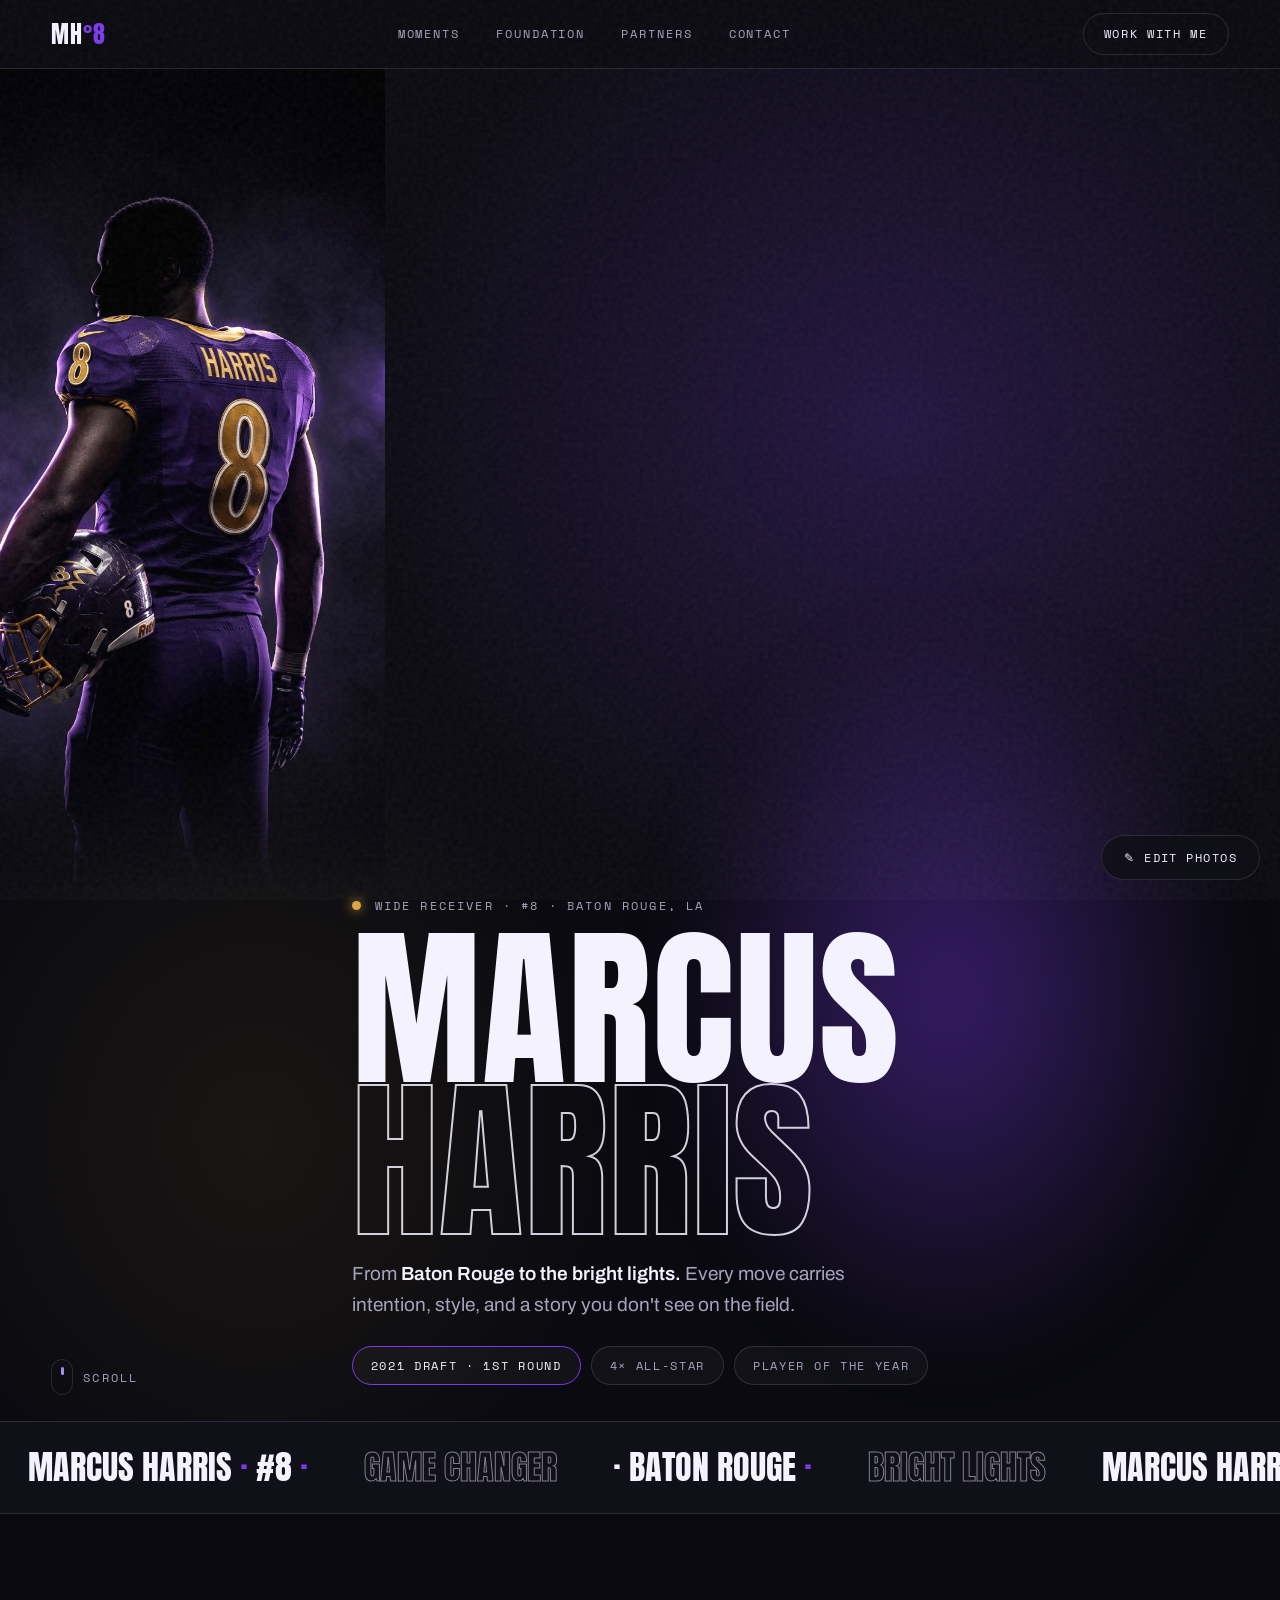
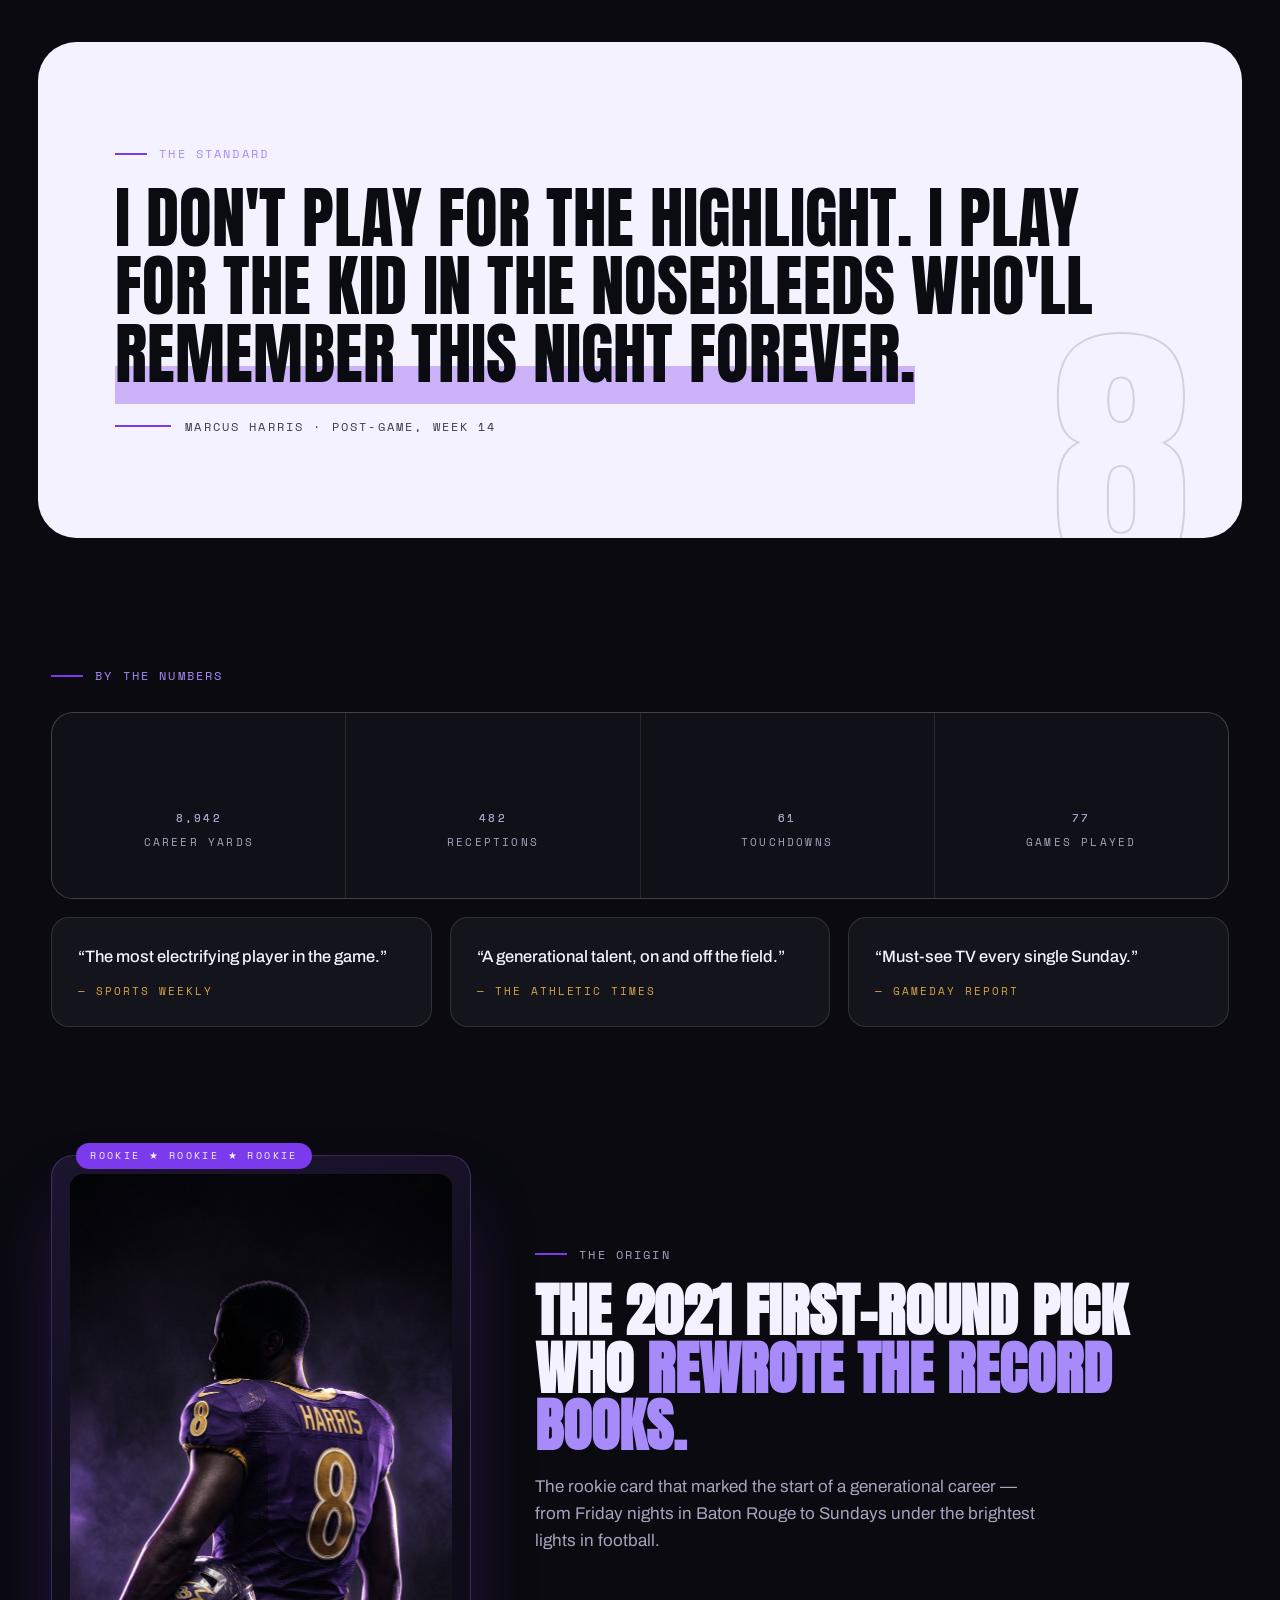
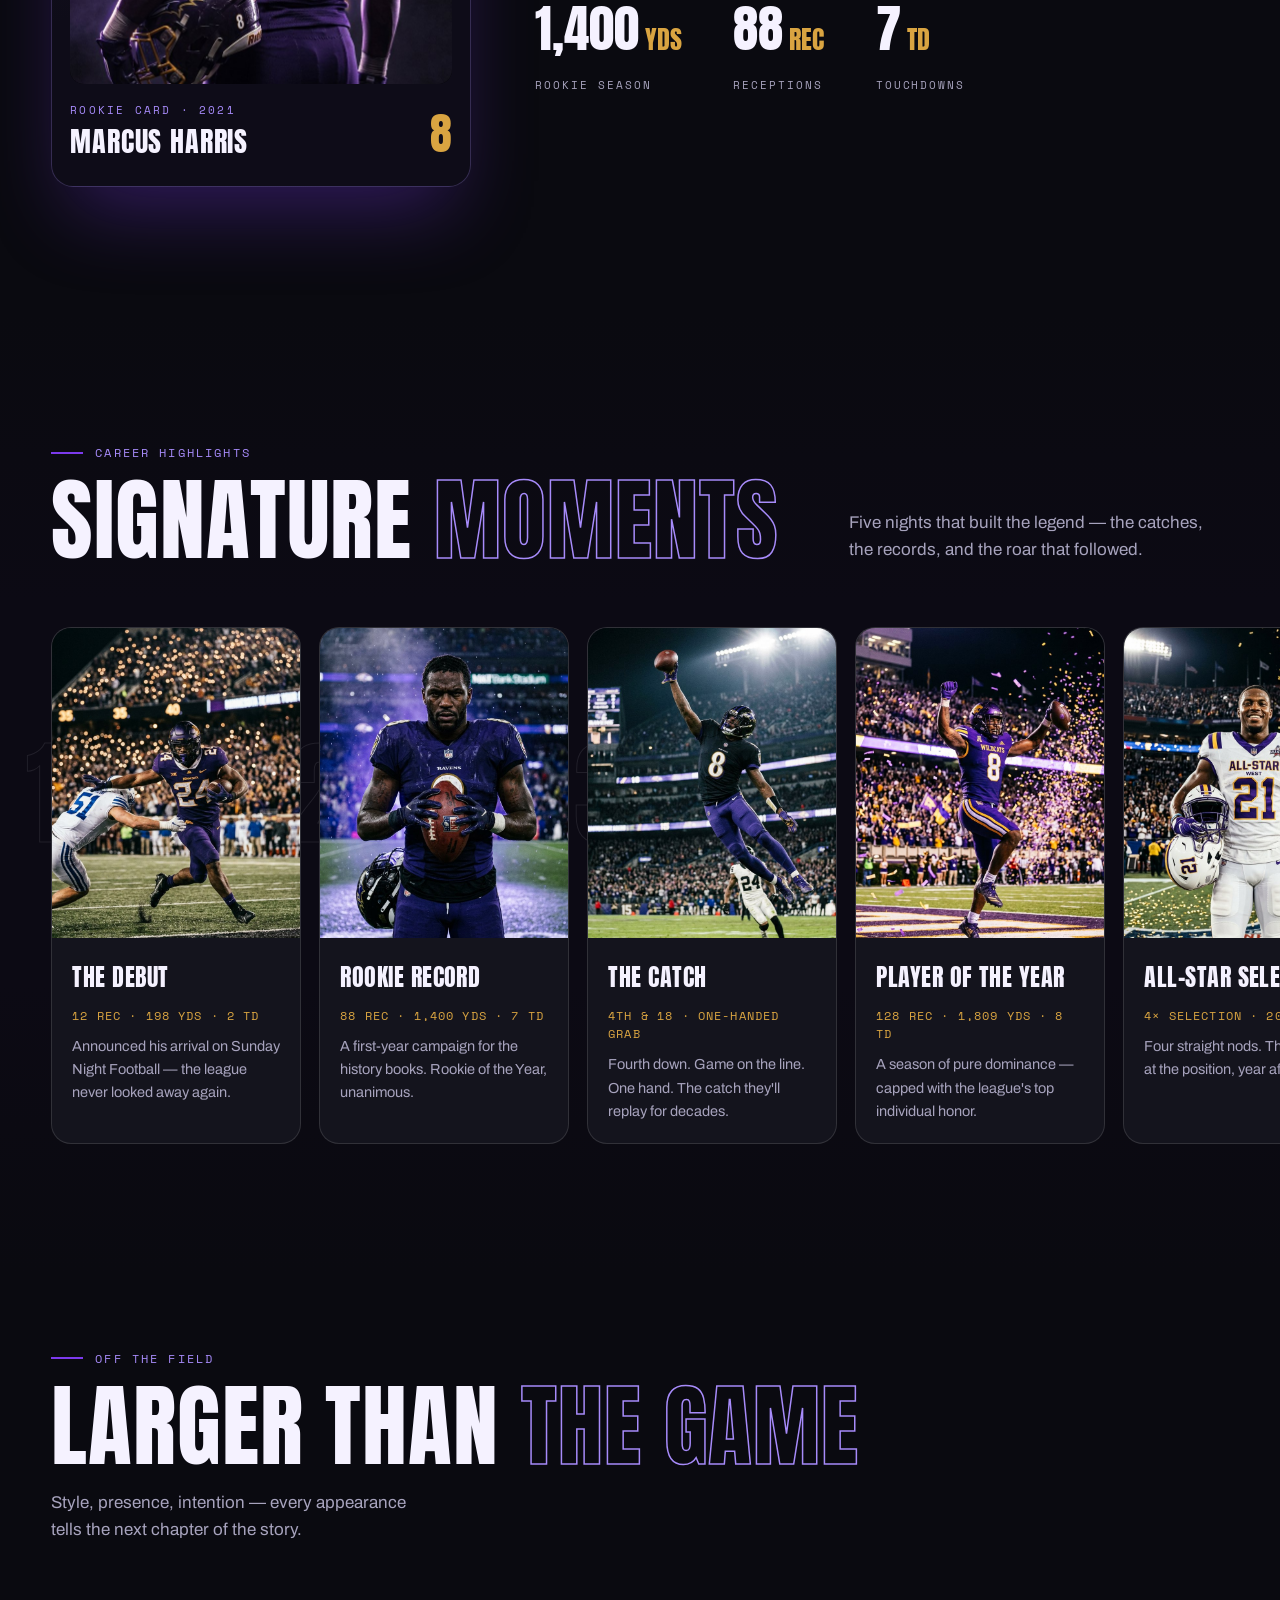
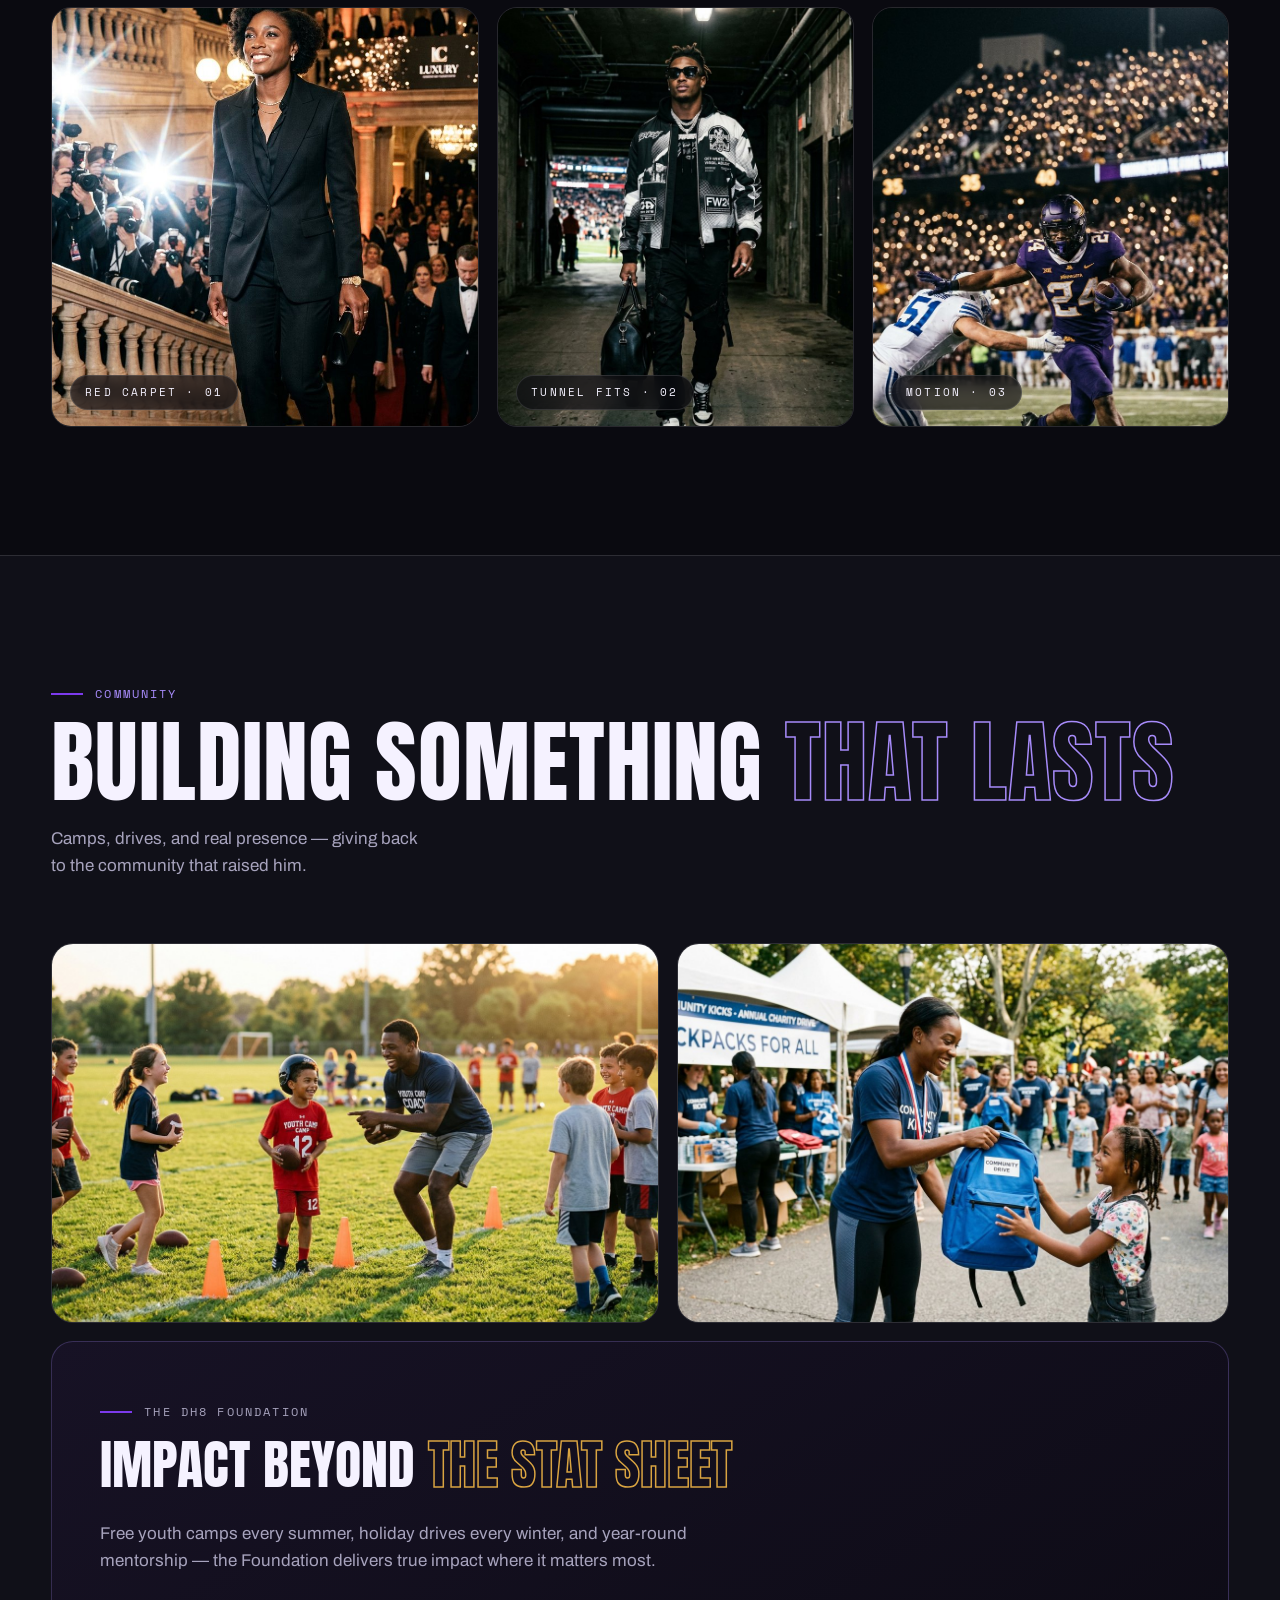
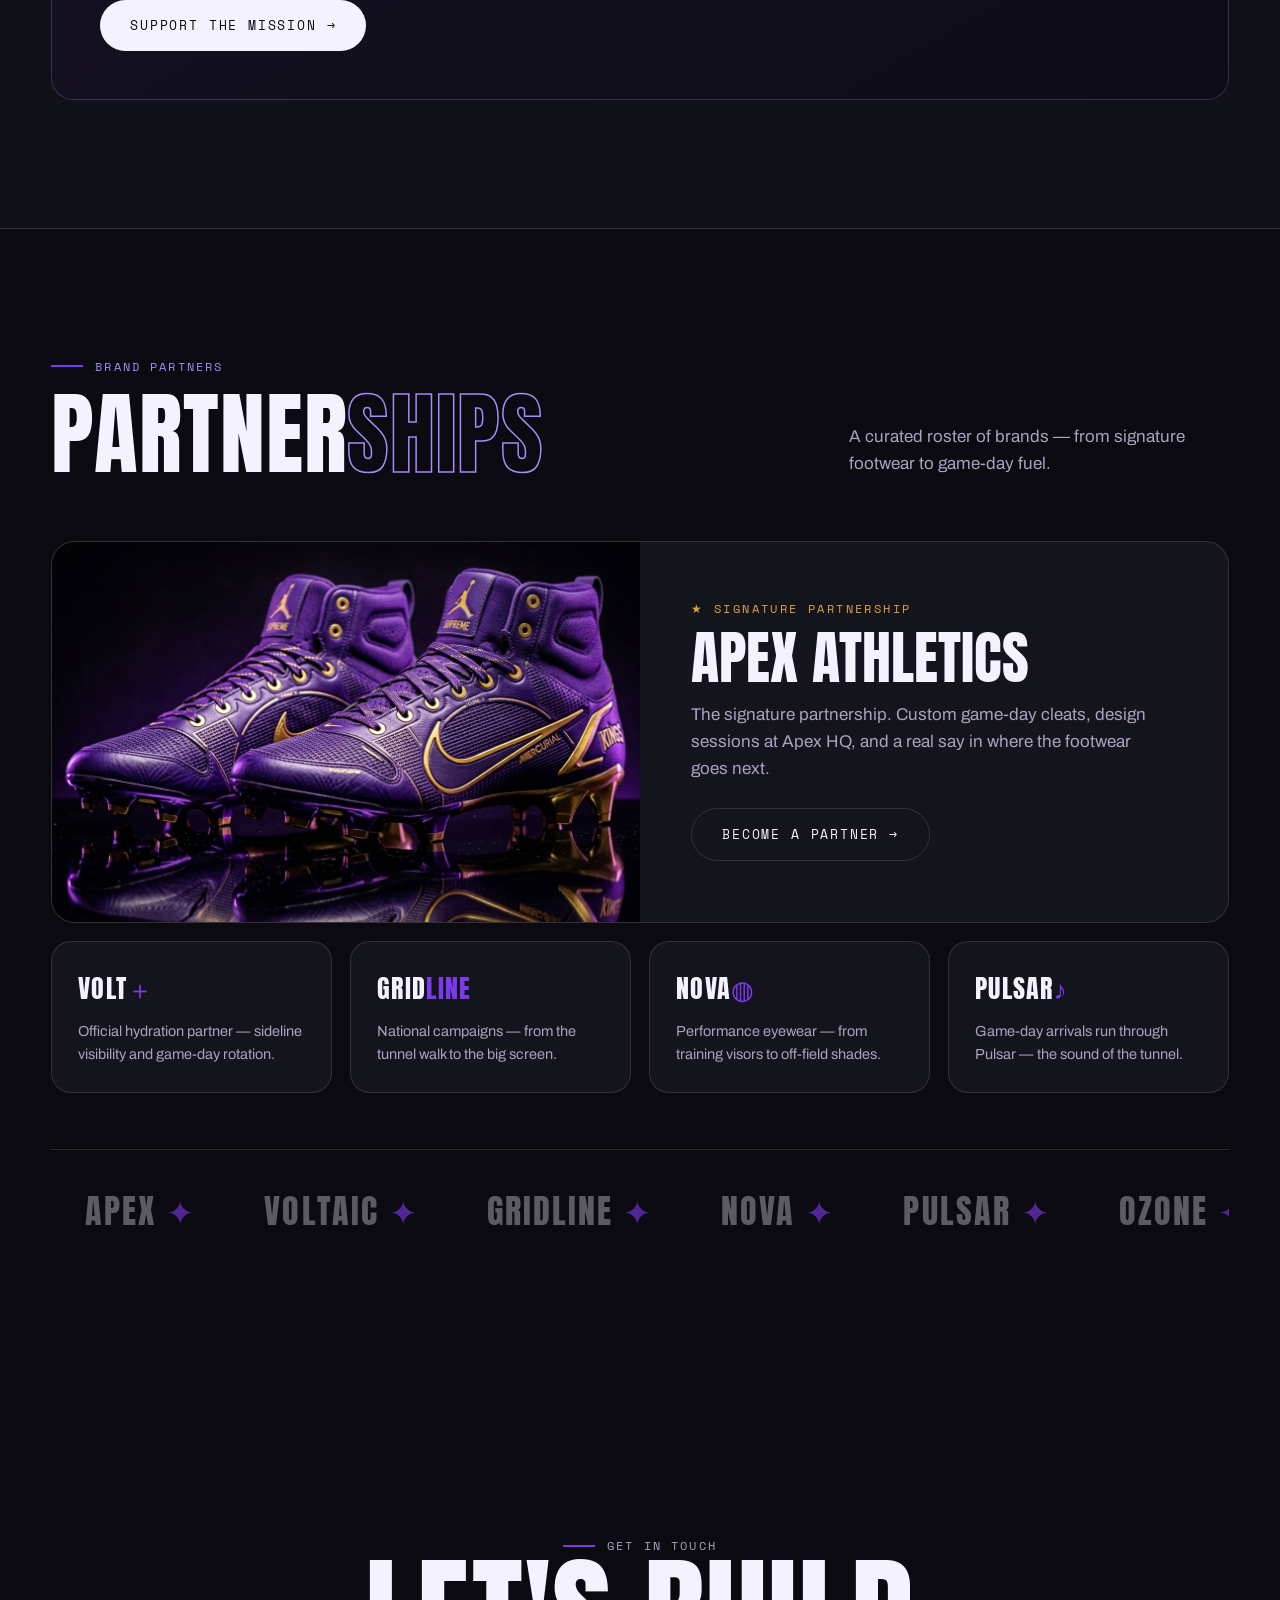
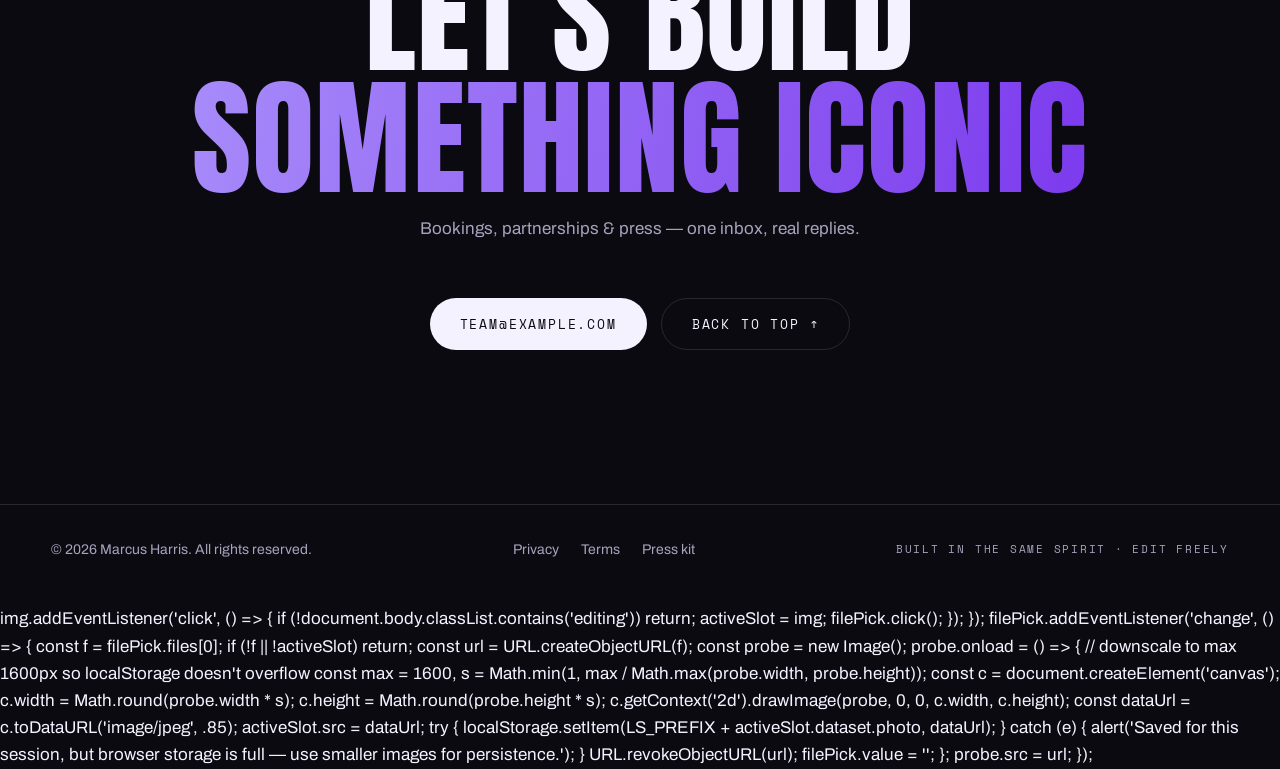
==== jjettas-style-site/index.html @ d2a4bedd "Add MH8 jjettas-style multi-page athlete site (6 pages, 13 photos, edit mode) Co-authored-by: arena-" ====
<!DOCTYPE html>
<html lang="en">
<head>
<meta charset="UTF-8">
<meta name="viewport" content="width=device-width, initial-scale=1.0">
<title>Marcus Harris — Official Site</title>
<meta name="description" content="From Baton Rouge to the bright lights. The official site of Marcus Harris.">
<!--
═══════════════════════════════════════════════════════════════════
  HOW TO EDIT THIS SITE (30 seconds)
  ─────────────────────────────────────────────────────────────────
  1. CHANGE THE NAME / WORDS → open this file, find  SITE_CONFIG
     near the top of the script block/* MH8 shared behavior — edit-photos, reveals, counters, loader */
at the bottom. Edit the text
     there. Done.

  2. SWAP A PHOTO (permanent) → replace any file in  assets/
     keeping the SAME filename. Done.

  3. SWAP A PHOTO (in the browser) → click  "Edit photos"
     bottom-right, click any photo, pick a new one. It persists
     via localStorage. "Reset" restores the originals.

  Full guide: EDIT-GUIDE.md
═══════════════════════════════════════════════════════════════════
-->
<link rel="preconnect" href="https://fonts.googleapis.com">
<link rel="preconnect" href="https://fonts.gstatic.com" crossorigin>
<link href="https://fonts.googleapis.com/css2?family=Anton&family=Archivo:ital,wght@0,400;0,500;0,600;0,700;1,400&family=Space+Mono:wght@400;700&display=swap" rel="stylesheet">
<link rel="stylesheet" href="assets/css/style.css">
</head>
<body data-page="home">

<div id="loader" aria-hidden="true">
  <div class="num" id="loadNum">0%</div>
  <div class="bar"><i id="loadBar"></i></div>
  <div class="mono" style="color:var(--muted)">Loading experience</div>
</div>

<header>
  <div class="wrap nav">
    <a class="logo" href="#top" data-bind="logo">MH<b>°8</b></a>
    <nav class="nav-links">
      <a href="#moments">Moments</a>
      <a href="#foundation">Foundation</a>
      <a href="#partners">Partners</a>
      <a href="#contact">Contact</a>
    </nav>
    <a class="nav-cta" href="#contact" data-bind="navCta">Work with me</a>
  </div>
</header>

<main id="top">

  <!-- HERO -->
  <div class="hero">
    <div class="hero-glow"></div>
    <div class="hero-portrait ph">
      <span class="slot-tag">hero</span>
      <img data-photo="hero" src="assets/hero-portrait.jpg" alt="Marcus Harris portrait">
    </div>
    <div class="wrap hero-copy">
      <div class="hero-eyebrow mono"><span class="dot"></span><span data-bind="eyebrow">Wide Receiver · #8 · Baton Rouge, LA</span></div>
      <h1 class="hero-title" data-bind="heroTitle">MARCUS<br><span class="stroke">HARRIS</span></h1>
      <p class="hero-sub" data-bind="tagline">From <strong>Baton Rouge to the bright lights.</strong> Every move carries intention, style, and a story you don't see on the field.</p>
      <div class="hero-meta">
        <span class="chip hot" data-bind="chip1">2021 Draft · 1st Round</span>
        <span class="chip" data-bind="chip2">4× All-Star</span>
        <span class="chip" data-bind="chip3">Player of the Year</span>
      </div>
    </div>
    <div class="scroll-hint mono"><span class="wheel"></span> Scroll</div>
  </div>

  <!-- MARQUEE -->
  <div class="marquee" aria-hidden="true">
    <div class="marquee-track" id="marqueeTrack">
      <span class="solid">Marcus Harris <i>·</i> #8 <i>·</i></span><span>Game Changer</span><span class="solid">· Baton Rouge <i>·</i></span><span>Bright Lights</span>
      <span class="solid">Marcus Harris <i>·</i> #8 <i>·</i></span><span>Game Changer</span><span class="solid">· Baton Rouge <i>·</i></span><span>Bright Lights</span>
    </div>
  </div>

  <!-- STATEMENT -->
  <section>
    <div class="statement reveal">
      <div class="big-num" data-bind="bigNum">8</div>
      <p class="mono kicker" style="margin-bottom:22px">The standard</p>
      <blockquote data-bind="statement">I don't play for the highlight. I play for the kid in the nosebleeds who'll <span class="u">remember this night forever.</span></blockquote>
      <div class="attr mono"><span class="rule"></span><span data-bind="statementAttr">Marcus Harris · Post-game, Week 14</span></div>
    </div>
  </section>

  <!-- CAREER STATS -->
  <section class="stats-band">
    <div class="wrap">
      <p class="mono kicker reveal">By the numbers</p>
      <div class="stats-grid">
        <div class="cstat reveal"><b><span class="count" data-count="8942">0</span></b><span>Career yards</span></div>
        <div class="cstat reveal"><b><span class="count" data-count="482">0</span></b><span>Receptions</span></div>
        <div class="cstat reveal"><b><span class="count" data-count="61">0</span></b><span>Touchdowns</span></div>
        <div class="cstat reveal"><b><span class="count" data-count="77">0</span></b><span>Games played</span></div>
      </div>
      <div class="press">
        <div class="quote reveal">“The most electrifying player in the game.”<cite>— Sports Weekly</cite></div>
        <div class="quote reveal">“A generational talent, on and off the field.”<cite>— The Athletic Times</cite></div>
        <div class="quote reveal">“Must-see TV every single Sunday.”<cite>— GameDay Report</cite></div>
      </div>
    </div>
  </section>

  <!-- ROOKIE CARD -->
  <section style="padding-top:0">
    <div class="wrap card-duo">
      <div class="trading-card reveal">
        <div class="tc-img ph">
          <span class="slot-tag">rookie</span>
          <img data-photo="rookie" src="assets/hero-portrait.jpg" alt="Rookie card portrait" style="object-position:top center">
        </div>
        <div class="tc-row">
          <div>
            <div class="tc-tag">Rookie card · 2021</div>
            <div class="tc-name" data-bind="cardName">MARCUS HARRIS</div>
          </div>
          <div class="tc-num" data-bind="cardNum">8</div>
        </div>
      </div>
      <div class="card-copy reveal">
        <p class="mono kicker">The origin</p>
        <h3 data-bind="originTitle">The 2021 first-round pick who <span>rewrote the record books.</span></h3>
        <p data-bind="originText">The rookie card that marked the start of a generational career — from Friday nights in Baton Rouge to Sundays under the brightest lights in football.</p>
        <div class="stat-row">
          <div class="stat"><b>1,400<small> YDS</small></b><span>Rookie season</span></div>
          <div class="stat"><b>88<small> REC</small></b><span>Receptions</span></div>
          <div class="stat"><b>7<small> TD</small></b><span>Touchdowns</span></div>
        </div>
      </div>
    </div>
  </section>

  <!-- SIGNATURE MOMENTS -->
  <section class="moments" id="moments">
    <div class="yard" aria-hidden="true"><span>10</span><span>20</span><span>30</span><span>40</span><span>50</span></div>
    <div class="wrap">
      <div class="sec-head reveal">
        <div>
          <p class="mono kicker">Career highlights</p>
          <h2 class="sec-title">Signature <em>Moments</em></h2>
        </div>
        <p class="sec-desc">Five nights that built the legend — the catches, the records, and the roar that followed.</p>
      </div>
      <div class="moment-track">
        <article class="moment reveal">
          <div class="m-img ph"><span class="slot-tag">moment-1</span><span class="m-idx">01</span><img data-photo="moment-1" src="assets/moment-run.jpg" alt="The Debut"></div>
          <div class="m-body"><h4>The Debut</h4><div class="m-stat">12 REC · 198 YDS · 2 TD</div><p>Announced his arrival on Sunday Night Football — the league never looked away again.</p></div>
        </article>
        <article class="moment reveal">
          <div class="m-img ph"><span class="slot-tag">moment-2</span><span class="m-idx">02</span><img data-photo="moment-2" src="assets/moment-record.jpg" alt="Rookie Record"></div>
          <div class="m-body"><h4>Rookie Record</h4><div class="m-stat">88 REC · 1,400 YDS · 7 TD</div><p>A first-year campaign for the history books. Rookie of the Year, unanimous.</p></div>
        </article>
        <article class="moment reveal">
          <div class="m-img ph"><span class="slot-tag">moment-3</span><span class="m-idx">03</span><img data-photo="moment-3" src="assets/moment-catch.jpg" alt="The Catch"></div>
          <div class="m-body"><h4>The Catch</h4><div class="m-stat">4TH &amp; 18 · ONE-HANDED GRAB</div><p>Fourth down. Game on the line. One hand. The catch they'll replay for decades.</p></div>
        </article>
        <article class="moment reveal">
          <div class="m-img ph"><span class="slot-tag">moment-4</span><span class="m-idx">04</span><img data-photo="moment-4" src="assets/moment-dance.jpg" alt="Player of the Year"></div>
          <div class="m-body"><h4>Player of the Year</h4><div class="m-stat">128 REC · 1,809 YDS · 8 TD</div><p>A season of pure dominance — capped with the league's top individual honor.</p></div>
        </article>
        <article class="moment reveal">
          <div class="m-img ph"><span class="slot-tag">moment-5</span><span class="m-idx">05</span><img data-photo="moment-5" src="assets/moment-probowl.jpg" alt="All-Star Selection"></div>
          <div class="m-body"><h4>All-Star Selection</h4><div class="m-stat">4× SELECTION · 2021–2025</div><p>Four straight nods. The standard at the position, year after year.</p></div>
        </article>
      </div>
    </div>
  </section>

  <!-- GALLERY STRIP -->
  <section style="padding-top:clamp(40px,6vw,80px)">
    <div class="wrap">
      <div class="sec-head reveal">
        <div>
          <p class="mono kicker">Off the field</p>
          <h2 class="sec-title">Larger than <em>the game</em></h2>
        </div>
        <p class="sec-desc">Style, presence, intention — every appearance tells the next chapter of the story.</p>
      </div>
      <div class="strip">
        <figure class="reveal ph"><span class="slot-tag">style-1</span><img data-photo="style-1" src="assets/style-gala.jpg" alt="Red carpet editorial"><figcaption>Red carpet · 01</figcaption></figure>
        <figure class="reveal ph"><span class="slot-tag">style-2</span><img data-photo="style-2" src="assets/style-tunnel.jpg" alt="Tunnel fits"><figcaption>Tunnel fits · 02</figcaption></figure>
        <figure class="reveal ph"><span class="slot-tag">style-3</span><img data-photo="style-3" src="assets/moment-run.jpg" alt="In motion" style="object-position:center 20%"><figcaption>Motion · 03</figcaption></figure>
      </div>
    </div>
  </section>

  <!-- FOUNDATION -->
  <section class="foundation" id="foundation">
    <div class="wrap">
      <div class="sec-head reveal">
        <div>
          <p class="mono kicker">Community</p>
          <h2 class="sec-title">Building something <em>that lasts</em></h2>
        </div>
        <p class="sec-desc">Camps, drives, and real presence — giving back to the community that raised him.</p>
      </div>
      <div class="f-grid">
        <div class="f-photo reveal ph"><span class="slot-tag">camp</span><img data-photo="camp" src="assets/camp-kids.jpg" alt="Youth camp"></div>
        <div class="f-photo reveal ph"><span class="slot-tag">drive</span><img data-photo="drive" src="assets/backpack-drive.jpg" alt="Backpack drive"></div>
        <div class="f-card reveal">
          <p class="mono kicker">The DH8 Foundation</p>
          <h3>Impact beyond <span>the stat sheet</span></h3>
          <p>Free youth camps every summer, holiday drives every winter, and year-round mentorship — the Foundation delivers true impact where it matters most.</p>
          <a class="btn" href="foundation.html#get-involved">Support the mission →</a>
        </div>
      </div>
    </div>
  </section>

  <!-- PARTNERSHIPS -->
  <section id="partners">
    <div class="wrap">
      <div class="sec-head reveal">
        <div>
          <p class="mono kicker">Brand partners</p>
          <h2 class="sec-title">Partner<em>ships</em></h2>
        </div>
        <p class="sec-desc">A curated roster of brands — from signature footwear to game-day fuel.</p>
      </div>
      <div class="p-feature reveal">
        <div class="pf-img ph"><span class="slot-tag">partner-hero</span><img data-photo="partner-hero" src="assets/cleats-feature.jpg" alt="Signature cleats"></div>
        <div class="pf-body">
          <h3><small>★ Signature partnership</small>Apex Athletics</h3>
          <p>The signature partnership. Custom game-day cleats, design sessions at Apex HQ, and a real say in where the footwear goes next.</p>
          <a class="btn ghost" href="partnerships.html#become">Become a partner →</a>
        </div>
      </div>
      <div class="p-grid">
        <div class="p-card reveal"><div class="p-logo">VOLT<i>＋</i></div><p>Official hydration partner — sideline visibility and game-day rotation.</p></div>
        <div class="p-card reveal"><div class="p-logo">GRID<i>LINE</i></div><p>National campaigns — from the tunnel walk to the big screen.</p></div>
        <div class="p-card reveal"><div class="p-logo">NOVA<i>◍</i></div><p>Performance eyewear — from training visors to off-field shades.</p></div>
        <div class="p-card reveal"><div class="p-logo">PULSAR<i>♪</i></div><p>Game-day arrivals run through Pulsar — the sound of the tunnel.</p></div>
      </div>
      <div class="logo-marquee" aria-hidden="true">
        <div class="track">
          <span>APEX <i>✦</i></span><span>VOLTAIC <i>✦</i></span><span>GRIDLINE <i>✦</i></span><span>NOVA <i>✦</i></span><span>PULSAR <i>✦</i></span><span>OZONE <i>✦</i></span>
          <span>APEX <i>✦</i></span><span>VOLTAIC <i>✦</i></span><span>GRIDLINE <i>✦</i></span><span>NOVA <i>✦</i></span><span>PULSAR <i>✦</i></span><span>OZONE <i>✦</i></span>
        </div>
      </div>
    </div>
  </section>

  <!-- CTA -->
  <div class="cta wrap reveal" id="contact">
    <p class="mono kicker" style="justify-content:center">Get in touch</p>
    <h2>LET'S BUILD<br><span>SOMETHING ICONIC</span></h2>
    <p>Bookings, partnerships &amp; press — one inbox, real replies.</p>
    <div class="row">
      <a class="btn" href="mailto:team@example.com" data-bind="emailBtn">team@example.com</a>
      <a class="btn ghost" href="#top">Back to top ↑</a>
    </div>
  </div>

</main>

<footer>
  <div class="wrap foot">
    <span data-bind="footer">© 2026 Marcus Harris. All rights reserved.</span>
    <div class="links"><a href="privacy.html">Privacy</a><a href="terms.html">Terms</a><a href="partnerships.html">Press kit</a></div>
    <span class="made">Built in the same spirit · Edit freely</span>
  </div>
</footer>

<!-- Edit-photos UI -->
<div id="editbar">
  <button id="editReset" class="hidden" title="Restore original photos">Reset</button>
  <button id="editToggle" title="Click any photo to replace it">✎ Edit photos</button>
</div>
<div id="editHint">EDIT MODE — click any photo to replace it · changes auto-save in this browser</div>
<input type="file" id="filePick" accept="image/*" style="display:none">

<script src="assets/js/app.js"></script>
</body>
</html>
 img.addEventListener('click', () => {
    if (!document.body.classList.contains('editing')) return;
    activeSlot = img;
    filePick.click();
  });
});
filePick.addEventListener('change', () => {
  const f = filePick.files[0];
  if (!f || !activeSlot) return;
  const url = URL.createObjectURL(f);
  const probe = new Image();
  probe.onload = () => {
    // downscale to max 1600px so localStorage doesn't overflow
    const max = 1600, s = Math.min(1, max / Math.max(probe.width, probe.height));
    const c = document.createElement('canvas');
    c.width = Math.round(probe.width * s); c.height = Math.round(probe.height * s);
    c.getContext('2d').drawImage(probe, 0, 0, c.width, c.height);
    const dataUrl = c.toDataURL('image/jpeg', .85);
    activeSlot.src = dataUrl;
    try { localStorage.setItem(LS_PREFIX + activeSlot.dataset.photo, dataUrl); }
    catch (e) { alert('Saved for this session, but browser storage is full — use smaller images for persistence.'); }
    URL.revokeObjectURL(url);
    filePick.value = '';
  };
  probe.src = url;
});
</script>
</body>
</html>
---- jjettas-style-site/assets/css/style.css ----
/* MH8 shared design system — extracted from index.html v2 */
/* ── Tokens ─────────────────────────────────────────────── */
  :root{
    --bg:#0a0a10;
    --bg-2:#101018;
    --ink:#f5f2ff;
    --muted:#a7a3bd;
    --purple:#7c3aed;
    --violet:#a78bfa;
    --gold:#d9a441;
    --line:rgba(255,255,255,.12);
    --card:#14141d;
    --font-display:'Anton',Impact,sans-serif;
    --font-body:'Archivo',Helvetica,sans-serif;
    --font-mono:'Space Mono',monospace;
    --ease:cubic-bezier(.22,1,.36,1);
  }
  *{margin:0;padding:0;box-sizing:border-box}
  html{scroll-behavior:smooth}
  body{
    background:var(--bg);color:var(--ink);
    font-family:var(--font-body);font-size:17px;line-height:1.6;
    overflow-x:hidden;-webkit-font-smoothing:antialiased;
  }
  ::selection{background:var(--purple);color:#fff}
  img{display:block;max-width:100%}
  a{color:inherit;text-decoration:none}
  .wrap{max-width:1440px;margin:0 auto;padding:0 clamp(20px,4vw,64px)}
  .mono{font-family:var(--font-mono);font-size:12px;letter-spacing:.18em;text-transform:uppercase}
  .kicker{color:var(--violet);display:flex;align-items:center;gap:12px}
  .kicker::before{content:"";width:32px;height:2px;background:var(--purple)}
  h1,h2,.display{font-family:var(--font-display);font-weight:400;line-height:.95;letter-spacing:.01em;text-transform:uppercase;text-wrap:pretty}
  p{text-wrap:pretty}

  /* film grain */
  body::after{
    content:"";position:fixed;inset:0;pointer-events:none;z-index:2000;opacity:.06;
    background-image:url("data:image/svg+xml,%3Csvg viewBox='0 0 200 200' xmlns='http://www.w3.org/2000/svg'%3E%3Cfilter id='n'%3E%3CfeTurbulence type='fractalNoise' baseFrequency='0.9' numOctaves='2'/%3E%3C/filter%3E%3Crect width='100%25' height='100%25' filter='url(%23n)'/%3E%3C/svg%3E");
  }

  /* ── Loader ─────────────────────────────────────────────── */
  #loader{position:fixed;inset:0;background:var(--bg);z-index:3000;display:flex;align-items:center;justify-content:center;flex-direction:column;gap:16px;transition:opacity .6s var(--ease),visibility .6s}
  #loader.done{opacity:0;visibility:hidden}
  #loader .num{font-family:var(--font-display);font-size:clamp(60px,10vw,120px);color:var(--ink)}
  #loader .bar{width:min(320px,60vw);height:2px;background:var(--line);position:relative;overflow:hidden}
  #loader .bar i{position:absolute;inset:0;background:var(--purple);transform-origin:left;transform:scaleX(0)}

  /* ── Nav ────────────────────────────────────────────────── */
  header{position:fixed;top:0;left:0;right:0;z-index:1000;backdrop-filter:blur(14px);-webkit-backdrop-filter:blur(14px);background:rgba(10,10,16,.55);border-bottom:1px solid var(--line)}
  .nav{display:flex;align-items:center;justify-content:space-between;height:68px}
  .logo{font-family:var(--font-display);font-size:24px;letter-spacing:.04em}
  .logo b{color:var(--purple);font-weight:400}
  .nav-links{display:flex;gap:clamp(14px,3vw,36px)}
  .nav-links a{font-family:var(--font-mono);font-size:12px;letter-spacing:.16em;text-transform:uppercase;color:var(--muted);transition:color .25s;position:relative}
  .nav-links a:hover{color:var(--ink)}
  .nav-cta{font-family:var(--font-mono);font-size:12px;letter-spacing:.14em;text-transform:uppercase;border:1px solid var(--line);padding:10px 20px;border-radius:100px;transition:.3s var(--ease)}
  .nav-cta:hover{background:var(--purple);border-color:var(--purple)}
  @media(max-width:760px){.nav-links{display:none}}

  /* ── Hero ───────────────────────────────────────────────── */
  .hero{min-height:100svh;display:flex;flex-direction:column;justify-content:flex-end;position:relative;overflow:hidden;padding-top:68px;
    background:radial-gradient(60% 50% at 70% 30%,rgba(124,58,237,.22),transparent 70%),radial-gradient(40% 40% at 20% 80%,rgba(217,164,65,.08),transparent 70%),var(--bg)}
  .hero-portrait{position:absolute;right:clamp(0px,6vw,120px);bottom:0;height:min(92svh,900px);z-index:1;
    mask-image:linear-gradient(to bottom,#000 78%,transparent 99%);-webkit-mask-image:linear-gradient(to bottom,#000 78%,transparent 99%)}
  .hero-portrait img{height:100%;width:auto;object-fit:cover;filter:saturate(1.05) contrast(1.03)}
  .hero-glow{position:absolute;right:clamp(-40px,4vw,80px);bottom:6vh;width:min(44vw,560px);aspect-ratio:3/4;background:radial-gradient(closest-side,rgba(124,58,237,.4),transparent);filter:blur(40px);z-index:0;pointer-events:none}
  .hero-copy{position:relative;z-index:2;padding-bottom:clamp(24px,4vh,48px)}
  .hero-eyebrow{display:flex;align-items:center;gap:14px;margin-bottom:18px;color:var(--muted)}
  .hero-eyebrow .dot{width:9px;height:9px;border-radius:50%;background:var(--gold);box-shadow:0 0 12px var(--gold);animation:pulse 2s infinite}
  @keyframes pulse{50%{opacity:.35}}
  .hero-title{font-size:clamp(64px,13.5vw,220px);line-height:.88}
  .hero-title .stroke{color:transparent;-webkit-text-stroke:2px rgba(245,242,255,.85)}
  .hero-title .fill{background:linear-gradient(100deg,var(--violet),var(--purple) 60%,#5b21b6);-webkit-background-clip:text;background-clip:text;color:transparent}
  .hero-sub{max-width:560px;color:var(--muted);margin-top:22px;font-size:clamp(16px,1.6vw,19px)}
  .hero-sub strong{color:var(--ink);font-weight:600}
  .hero-meta{display:flex;flex-wrap:wrap;gap:10px;margin-top:26px}
  .chip{font-family:var(--font-mono);font-size:12px;letter-spacing:.14em;text-transform:uppercase;border:1px solid var(--line);border-radius:100px;padding:9px 18px;color:var(--muted);background:rgba(255,255,255,.03)}
  .chip.hot{border-color:var(--purple);color:var(--ink)}
  .scroll-hint{position:absolute;left:clamp(20px,4vw,64px);bottom:26px;z-index:2;color:var(--muted);display:flex;gap:10px;align-items:center}
  .scroll-hint .wheel{width:22px;height:36px;border:1px solid var(--line);border-radius:12px;position:relative}
  .scroll-hint .wheel::after{content:"";position:absolute;left:50%;top:7px;width:3px;height:8px;margin-left:-1.5px;border-radius:2px;background:var(--violet);animation:wheel 1.8s infinite}
  @keyframes wheel{50%{transform:translateY(10px);opacity:0}}
  @media(max-width:900px){
    .hero-portrait{right:50%;transform:translateX(50%);height:62svh;opacity:.55}
    .hero-glow{right:50%;transform:translateX(50%);width:90vw}
  }

  /* ── Marquee ────────────────────────────────────────────── */
  .marquee{border-top:1px solid var(--line);border-bottom:1px solid var(--line);background:var(--bg-2);overflow:hidden;white-space:nowrap;padding:18px 0;position:relative;z-index:3}
  .marquee-track{display:inline-flex;gap:0;animation:scroll 28s linear infinite}
  .marquee:hover .marquee-track{animation-play-state:paused}
  .marquee span{font-family:var(--font-display);font-size:clamp(20px,3vw,34px);text-transform:uppercase;padding:0 28px;color:transparent;-webkit-text-stroke:1px rgba(245,242,255,.5)}
  .marquee span.solid{color:var(--ink);-webkit-text-stroke:0}
  .marquee span.solid i{font-style:normal;color:var(--purple)}
  @keyframes scroll{to{transform:translateX(-50%)}}

  /* ── Sections shared ────────────────────────────────────── */
  section{padding:clamp(72px,10vw,140px) 0;position:relative}
  .sec-head{display:flex;flex-wrap:wrap;align-items:flex-end;justify-content:space-between;gap:20px;margin-bottom:clamp(32px,5vw,64px)}
  .sec-title{font-size:clamp(44px,7vw,110px);margin-top:16px}
  .sec-title em{font-style:normal;color:transparent;-webkit-text-stroke:1.5px var(--violet)}
  .sec-desc{max-width:380px;color:var(--muted)}
  .reveal{opacity:0;transform:translateY(36px);transition:opacity .8s var(--ease),transform .8s var(--ease)}
  .reveal.in{opacity:1;transform:none}

  /* ── Statement band ─────────────────────────────────────── */
  .statement{background:var(--ink);color:#0b0b12;border-radius:clamp(20px,3vw,40px);margin:0 clamp(12px,3vw,48px);padding:clamp(56px,8vw,110px) clamp(24px,6vw,96px);position:relative;overflow:hidden}
  .statement blockquote{font-family:var(--font-display);font-size:clamp(30px,5.2vw,76px);line-height:1.02;text-transform:uppercase;max-width:1100px}
  .statement blockquote .u{background:linear-gradient(transparent 62%,rgba(124,58,237,.35) 62%)}
  .statement .attr{margin-top:28px;display:flex;align-items:center;gap:14px;color:#3d3a4d}
  .statement .attr .rule{width:56px;height:2px;background:var(--purple)}
  .statement .big-num{position:absolute;right:clamp(16px,4vw,64px);bottom:-.22em;font-family:var(--font-display);font-size:clamp(120px,22vw,320px);line-height:1;color:transparent;-webkit-text-stroke:2px rgba(11,11,18,.14);pointer-events:none}

  /* ── Stats band + press ─────────────────────────────────── */
  .stats-band{padding-top:0}
  .stats-grid{display:grid;grid-template-columns:repeat(4,1fr);gap:1px;background:var(--line);border:1px solid var(--line);border-radius:22px;overflow:hidden;margin-top:26px}
  @media(max-width:760px){.stats-grid{grid-template-columns:repeat(2,1fr)}}
  .cstat{background:var(--bg-2);padding:clamp(24px,3.5vw,44px) 20px;text-align:center;transition:background .35s}
  .cstat:hover{background:#151322}
  .cstat b{display:block;font-family:var(--font-display);font-weight:400;font-size:clamp(38px,5.5vw,72px);line-height:1;background:linear-gradient(180deg,var(--ink),var(--violet));-webkit-background-clip:text;background-clip:text;color:transparent}
  .cstat span{font-family:var(--font-mono);font-size:11px;letter-spacing:.2em;text-transform:uppercase;color:var(--muted)}
  .press{display:grid;grid-template-columns:repeat(3,1fr);gap:18px;margin-top:18px}
  @media(max-width:760px){.press{grid-template-columns:1fr}}
  .quote{border:1px solid var(--line);border-radius:18px;padding:26px;background:var(--card);font-size:16.5px;font-weight:500;transition:.35s var(--ease)}
  .quote:hover{border-color:rgba(217,164,65,.5);transform:translateY(-4px)}
  .quote cite{display:block;margin-top:12px;font-style:normal;font-family:var(--font-mono);font-size:11px;letter-spacing:.18em;text-transform:uppercase;color:var(--gold)}

  /* ── Rookie card ────────────────────────────────────────── */
  .card-duo{display:grid;grid-template-columns:minmax(280px,420px) 1fr;gap:clamp(28px,5vw,80px);align-items:center}
  @media(max-width:900px){.card-duo{grid-template-columns:1fr}}
  .trading-card{background:linear-gradient(160deg,#1b1530,#0e0c18 60%);border:1px solid rgba(167,139,250,.25);border-radius:22px;padding:18px;position:relative;transform:rotate(-2deg);transition:transform .5s var(--ease);box-shadow:0 40px 80px -20px rgba(124,58,237,.35)}
  .trading-card:hover{transform:rotate(0deg) translateY(-6px)}
  .trading-card .tc-img{border-radius:14px;overflow:hidden;aspect-ratio:3/4;background:#000}
  .trading-card .tc-img img{width:100%;height:100%;object-fit:cover;object-position:top}
  .trading-card .tc-row{display:flex;justify-content:space-between;align-items:center;margin-top:14px}
  .trading-card .tc-name{font-family:var(--font-display);font-size:28px;letter-spacing:.03em}
  .trading-card .tc-num{font-family:var(--font-display);font-size:44px;color:var(--gold)}
  .trading-card .tc-tag{font-family:var(--font-mono);font-size:11px;letter-spacing:.2em;color:var(--violet);text-transform:uppercase}
  .trading-card::before{content:"ROOKIE ★ ROOKIE ★ ROOKIE";position:absolute;top:-13px;left:24px;background:var(--purple);font-family:var(--font-mono);font-size:10px;letter-spacing:.24em;padding:5px 14px;border-radius:100px}
  .card-copy h3{font-family:var(--font-display);font-size:clamp(32px,4.5vw,58px);text-transform:uppercase;line-height:1;margin:18px 0}
  .card-copy h3 span{color:var(--violet)}
  .card-copy p{color:var(--muted);max-width:520px}
  .stat-row{display:flex;gap:clamp(20px,4vw,56px);margin-top:34px;flex-wrap:wrap}
  .stat b{display:block;font-family:var(--font-display);font-weight:400;font-size:clamp(30px,4vw,52px);color:var(--ink)}
  .stat b small{font-size:.5em;color:var(--gold)}
  .stat span{font-family:var(--font-mono);font-size:11px;letter-spacing:.18em;text-transform:uppercase;color:var(--muted)}

  /* ── Signature moments (yard lines) ─────────────────────── */
  .moments{background:linear-gradient(var(--bg),#0c0a14 30%,#0c0a14 70%,var(--bg));overflow:hidden}
  .yard{position:absolute;inset:0;display:flex;justify-content:space-between;align-items:center;padding:0 clamp(8px,2vw,40px);pointer-events:none;opacity:.9}
  .yard span{font-family:var(--font-display);font-size:clamp(50px,9vw,150px);color:transparent;-webkit-text-stroke:1px rgba(245,242,255,.10)}
  .moment-track{display:grid;grid-template-columns:repeat(5,minmax(250px,1fr));gap:18px;position:relative;z-index:1}
  @media(max-width:1100px){.moment-track{display:flex;overflow-x:auto;scroll-snap-type:x mandatory;padding-bottom:16px;scrollbar-width:thin}
    .moment-track .moment{min-width:min(78vw,340px);scroll-snap-align:start}}
  .moment{background:var(--card);border:1px solid var(--line);border-radius:20px;overflow:hidden;transition:transform .45s var(--ease),border-color .45s,box-shadow .45s;display:flex;flex-direction:column}
  .moment:hover{transform:translateY(-10px);border-color:rgba(167,139,250,.5);box-shadow:0 30px 60px -20px rgba(124,58,237,.4)}
  .moment .m-img{aspect-ratio:4/5;overflow:hidden;position:relative}
  .moment .m-img img{width:100%;height:100%;object-fit:cover;transition:transform .8s var(--ease);filter:saturate(1.05)}
  .moment:hover .m-img img{transform:scale(1.06)}
  .moment .m-idx{position:absolute;top:12px;left:14px;font-family:var(--font-display);font-size:30px;color:#fff;text-shadow:0 2px 18px rgba(0,0,0,.7)}
  .moment .m-body{padding:20px}
  .moment h4{font-family:var(--font-display);font-weight:400;font-size:24px;text-transform:uppercase;letter-spacing:.02em}
  .moment .m-stat{font-family:var(--font-mono);font-size:11.5px;letter-spacing:.1em;color:var(--gold);margin-top:10px;text-transform:uppercase}
  .moment p{color:var(--muted);font-size:14.5px;margin-top:10px}

  /* ── Gallery strip ──────────────────────────────────────── */
  .strip{display:grid;grid-template-columns:1.2fr 1fr 1fr;gap:18px}
  @media(max-width:800px){.strip{grid-template-columns:1fr}}
  .strip figure{border-radius:20px;overflow:hidden;position:relative;min-height:420px;border:1px solid var(--line)}
  .strip img{position:absolute;inset:0;width:100%;height:100%;object-fit:cover;transition:transform .8s var(--ease)}
  .strip figure:hover img{transform:scale(1.05)}
  .strip figcaption{position:absolute;left:18px;bottom:16px;font-family:var(--font-mono);font-size:11px;letter-spacing:.2em;text-transform:uppercase;background:rgba(10,10,16,.65);backdrop-filter:blur(8px);padding:8px 14px;border-radius:100px;border:1px solid var(--line)}

  /* ── Foundation ─────────────────────────────────────────── */
  .foundation{background:var(--bg-2);border-top:1px solid var(--line);border-bottom:1px solid var(--line)}
  .f-grid{display:grid;grid-template-columns:1.1fr 1fr;gap:18px}
  @media(max-width:860px){.f-grid{grid-template-columns:1fr}}
  .f-photo{border-radius:22px;overflow:hidden;min-height:380px;position:relative;border:1px solid var(--line)}
  .f-photo img{position:absolute;inset:0;width:100%;height:100%;object-fit:cover;transition:transform .8s var(--ease)}
  .f-photo:hover img{transform:scale(1.04)}
  .f-card{background:linear-gradient(150deg,#171225,#0d0b15);border:1px solid rgba(167,139,250,.25);border-radius:22px;padding:clamp(28px,4vw,48px);display:flex;flex-direction:column;justify-content:center;grid-column:1/-1}
  .f-card h3{font-family:var(--font-display);font-weight:400;font-size:clamp(30px,4.5vw,54px);text-transform:uppercase}
  .f-card h3 span{color:transparent;-webkit-text-stroke:1.5px var(--gold)}
  .f-card p{color:var(--muted);max-width:640px;margin-top:12px}
  .btn{display:inline-flex;align-items:center;gap:12px;margin-top:26px;background:var(--ink);color:#0b0b12;font-family:var(--font-mono);font-size:13px;letter-spacing:.14em;text-transform:uppercase;padding:15px 30px;border-radius:100px;border:0;cursor:pointer;transition:.3s var(--ease);width:fit-content}
  .btn:hover{background:var(--purple);color:#fff;transform:translateY(-2px)}
  .btn.ghost{background:transparent;color:var(--ink);border:1px solid var(--line)}
  .btn.ghost:hover{border-color:var(--purple);background:rgba(124,58,237,.15)}

  /* ── Partnerships ───────────────────────────────────────── */
  .p-feature{display:grid;grid-template-columns:1fr 1fr;gap:0;border:1px solid var(--line);border-radius:24px;overflow:hidden;background:var(--card)}
  @media(max-width:860px){.p-feature{grid-template-columns:1fr}}
  .p-feature .pf-img{min-height:380px;position:relative}
  .p-feature .pf-img img{position:absolute;inset:0;width:100%;height:100%;object-fit:cover}
  .p-feature .pf-body{padding:clamp(28px,4vw,56px);display:flex;flex-direction:column;justify-content:center}
  .p-feature .pf-body h3{font-family:var(--font-display);font-weight:400;font-size:clamp(34px,4.5vw,60px);text-transform:uppercase;line-height:1}
  .p-feature .pf-body h3 small{display:block;font-family:var(--font-mono);font-size:12px;letter-spacing:.2em;color:var(--gold);margin-bottom:14px}
  .p-feature .pf-body p{color:var(--muted);margin-top:14px;max-width:460px}
  .p-grid{display:grid;grid-template-columns:repeat(4,1fr);gap:18px;margin-top:18px}
  @media(max-width:1000px){.p-grid{grid-template-columns:repeat(2,1fr)}}
  @media(max-width:560px){.p-grid{grid-template-columns:1fr}}
  .p-card{border:1px solid var(--line);border-radius:20px;padding:26px;background:var(--card);transition:.35s var(--ease);position:relative;overflow:hidden}
  .p-card::after{content:"";position:absolute;left:0;right:0;bottom:0;height:3px;background:linear-gradient(90deg,var(--purple),var(--gold));transform:scaleX(0);transform-origin:left;transition:transform .4s var(--ease)}
  .p-card:hover{transform:translateY(-6px);border-color:rgba(167,139,250,.4)}
  .p-card:hover::after{transform:scaleX(1)}
  .p-card .p-logo{font-family:var(--font-display);font-size:26px;letter-spacing:.05em}
  .p-card .p-logo i{font-style:normal;color:var(--purple)}
  .p-card p{color:var(--muted);font-size:14.5px;margin-top:10px}
  .logo-marquee{margin-top:56px;border-top:1px solid var(--line);padding-top:34px;overflow:hidden;white-space:nowrap}
  .logo-marquee .track{display:inline-flex;align-items:center;animation:scroll 30s linear infinite}
  .logo-marquee span{font-family:var(--font-display);font-size:clamp(22px,3vw,34px);letter-spacing:.06em;color:rgba(245,242,255,.35);padding:0 34px;transition:color .3s}
  .logo-marquee span:hover{color:var(--ink)}
  .logo-marquee span i{font-style:normal;color:rgba(124,58,237,.6)}

  /* ── CTA + footer ───────────────────────────────────────── */
  .cta{text-align:center;padding:clamp(80px,12vw,160px) 0}
  .cta h2{font-size:clamp(52px,10vw,150px)}
  .cta h2 span{background:linear-gradient(100deg,var(--violet),var(--purple));-webkit-background-clip:text;background-clip:text;color:transparent}
  .cta p{color:var(--muted);margin-top:16px}
  .cta .row{display:flex;gap:14px;justify-content:center;margin-top:30px;flex-wrap:wrap}
  footer{border-top:1px solid var(--line);padding:34px 0 44px;color:var(--muted);font-size:14px}
  .foot{display:flex;flex-wrap:wrap;gap:16px;align-items:center;justify-content:space-between}
  .foot .links{display:flex;gap:22px}
  .foot a:hover{color:var(--ink)}
  .foot .made{font-family:var(--font-mono);font-size:11px;letter-spacing:.16em;text-transform:uppercase}

  /* ── Edit-photos mode ───────────────────────────────────── */
  #editbar{position:fixed;right:20px;bottom:20px;z-index:2500;display:flex;gap:10px;align-items:center}
  #editbar button{font-family:var(--font-mono);font-size:12px;letter-spacing:.12em;text-transform:uppercase;padding:13px 22px;border-radius:100px;border:1px solid var(--line);background:rgba(16,16,24,.85);backdrop-filter:blur(10px);color:var(--ink);cursor:pointer;transition:.3s}
  #editbar #editToggle:hover{border-color:var(--purple)}
  body.editing #editToggle{background:var(--purple);border-color:var(--purple)}
  #editbar .hidden{display:none}
  #editbar #editReset:hover{border-color:#e5484d;color:#ff8a8a}
  body.editing [data-photo]{outline:2px dashed var(--violet);outline-offset:-2px;cursor:pointer;position:relative}
  body.editing [data-photo]:hover{outline:3px solid var(--gold)}
  .slot-tag{position:absolute;z-index:5;top:10px;right:10px;background:var(--purple);color:#fff;font-family:var(--font-mono);font-size:10px;letter-spacing:.14em;padding:6px 12px;border-radius:100px;pointer-events:none;display:none}
  body.editing .slot-tag{display:block}
  .ph{position:relative}
  #editHint{position:fixed;left:50%;bottom:24px;transform:translateX(-50%) translateY(20px);z-index:2500;background:rgba(16,16,24,.92);border:1px solid var(--purple);color:var(--ink);font-family:var(--font-mono);font-size:12px;letter-spacing:.1em;padding:12px 24px;border-radius:100px;opacity:0;pointer-events:none;transition:.4s var(--ease)}
  body.editing #editHint{opacity:1;transform:translateX(-50%) translateY(0)}

  /* ── Multi-page: heroes, active nav, sections ───────────── */
  section[id],div[id]{scroll-margin-top:84px}
  .nav-links a.active{color:var(--ink)}
  .nav-links a.active::after{content:"";position:absolute;left:0;right:0;bottom:-6px;height:2px;background:var(--purple);border-radius:2px}
  .page-hero{padding:calc(68px + clamp(48px,7vw,96px)) 0 clamp(32px,4vw,56px);background:radial-gradient(50% 40% at 70% 20%,rgba(124,58,237,.16),transparent 70%),var(--bg)}
  .page-hero.slim{padding-bottom:clamp(24px,3vw,40px)}
  .crumbs{display:flex;gap:10px;align-items:center;color:var(--muted);margin-bottom:20px}
  .crumbs a:hover{color:var(--ink)}
  .crumbs span{opacity:.5}
  .page-hero .display{font-size:clamp(52px,9vw,130px);margin-top:16px}
  .page-hero .display em{font-style:normal;color:transparent;-webkit-text-stroke:1.5px var(--violet)}
  .lede{color:var(--muted);max-width:620px;margin-top:18px;font-size:clamp(16px,1.8vw,19px)}
  .hero-banner{border-radius:24px;overflow:hidden;border:1px solid var(--line);margin-top:clamp(28px,4vw,48px);max-height:520px}
  .hero-banner img{width:100%;height:100%;max-height:520px;object-fit:cover}
  .programs{display:grid;grid-template-columns:repeat(3,1fr);gap:18px}
  @media(max-width:900px){.programs{grid-template-columns:1fr}}
  .program{background:var(--card);border:1px solid var(--line);border-radius:22px;overflow:hidden;transition:.4s var(--ease)}
  .program:hover{transform:translateY(-8px);border-color:rgba(167,139,250,.45)}
  .pg-img{aspect-ratio:16/10;overflow:hidden}
  .pg-img img{width:100%;height:100%;object-fit:cover;transition:transform .8s var(--ease)}
  .program:hover .pg-img img{transform:scale(1.05)}
  .pg-body{padding:26px}
  .pg-body h3{font-family:var(--font-display);font-weight:400;font-size:26px;text-transform:uppercase}
  .pg-body p{color:var(--muted);font-size:15px;margin-top:10px}
  .involve{display:grid;grid-template-columns:repeat(3,1fr);gap:18px}
  @media(max-width:900px){.involve{grid-template-columns:1fr}}
  .inv-card{background:linear-gradient(160deg,#171225,#0d0b15);border:1px solid rgba(167,139,250,.25);border-radius:22px;padding:clamp(26px,3.5vw,40px);display:flex;flex-direction:column;align-items:flex-start}
  .inv-card h3{font-family:var(--font-display);font-weight:400;font-size:32px;text-transform:uppercase}
  .inv-card p{color:var(--muted);margin:12px 0 24px;font-size:15.5px}
  .inv-card .btn{margin-top:auto}
  .become-duo{display:grid;grid-template-columns:1fr 1.1fr;gap:clamp(28px,5vw,72px);align-items:start}
  @media(max-width:900px){.become-duo{grid-template-columns:1fr}}
  .contact-rows{margin-top:30px;display:grid;gap:0;border-top:1px solid var(--line)}
  .contact-rows div{display:flex;justify-content:space-between;gap:16px;padding:16px 0;border-bottom:1px solid var(--line)}
  .contact-rows span{font-family:var(--font-mono);font-size:12px;letter-spacing:.16em;text-transform:uppercase;color:var(--muted)}
  .contact-rows b{font-weight:600}
  #partnerForm{background:var(--card);border:1px solid var(--line);border-radius:24px;padding:clamp(24px,3.5vw,40px);display:grid;gap:16px}
  #partnerForm label{display:grid;gap:8px;font-family:var(--font-mono);font-size:11px;letter-spacing:.18em;text-transform:uppercase;color:var(--muted)}
  #partnerForm input,#partnerForm select,#partnerForm textarea{background:var(--bg);border:1px solid var(--line);border-radius:12px;padding:14px 16px;color:var(--ink);font-family:var(--font-body);font-size:15px;width:100%;transition:border-color .3s}
  #partnerForm input:focus,#partnerForm select:focus,#partnerForm textarea:focus{outline:none;border-color:var(--purple)}
  #partnerForm textarea{resize:vertical}
  #partnerForm .btn{width:100%;justify-content:center}
  .form-note{font-size:14px;color:var(--gold);min-height:20px}
  .prose{max-width:780px}
  .prose h2{font-family:var(--font-display);font-weight:400;font-size:clamp(24px,3vw,34px);text-transform:uppercase;margin:40px 0 12px}
  .prose h2:first-child{margin-top:0}
  .prose p{color:var(--muted);margin-bottom:8px}
  .prose b{color:var(--ink)}
  .e404{min-height:100svh;display:flex;flex-direction:column;align-items:center;justify-content:center;text-align:center;gap:18px;padding:100px 24px 60px}
  .e404 .display{font-size:clamp(72px,14vw,180px)}
  .e404 .display span{color:var(--purple)}
  .e404 p{color:var(--muted)}
  .e404 .row{margin-top:12px}

  @media (prefers-reduced-motion:reduce){
    *,*::before,*::after{animation-duration:.01ms!important;transition-duration:.01ms!important}
    html{scroll-behavior:auto}
    .reveal{opacity:1;transform:none}
  }
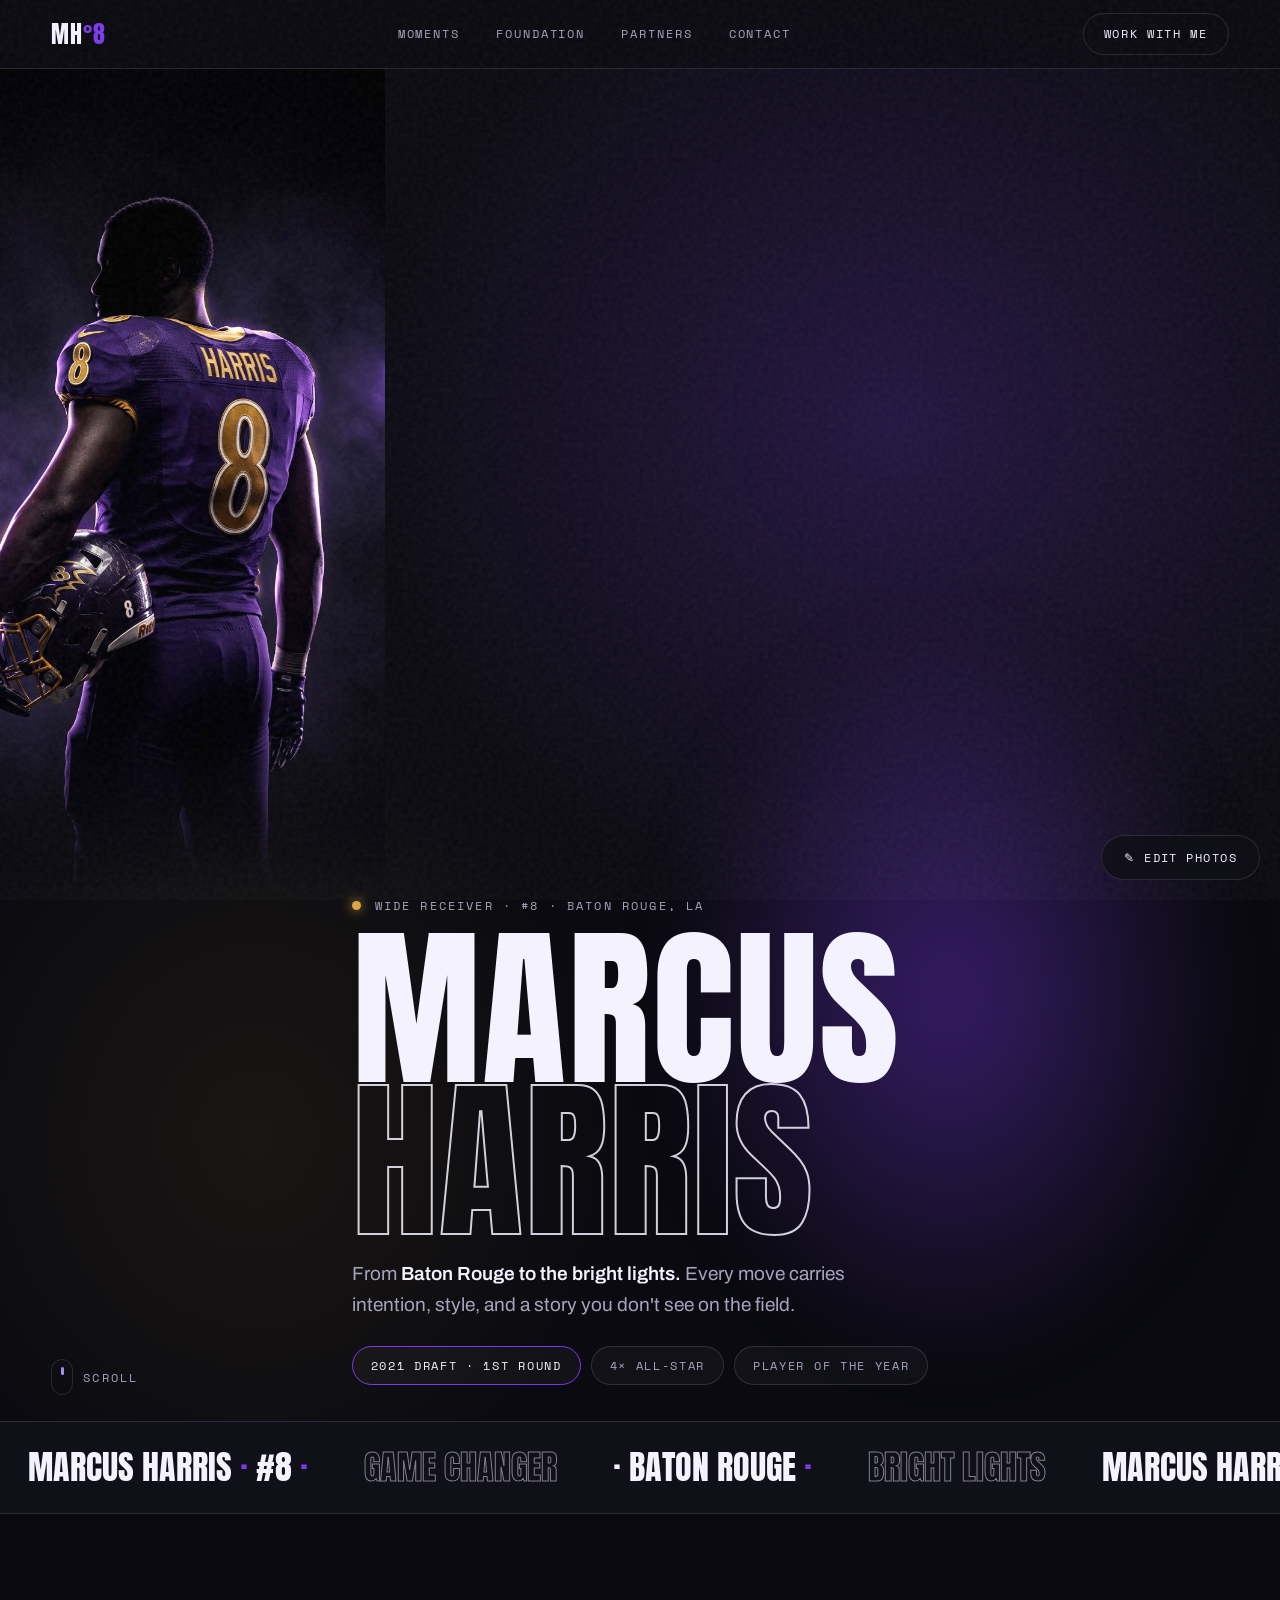
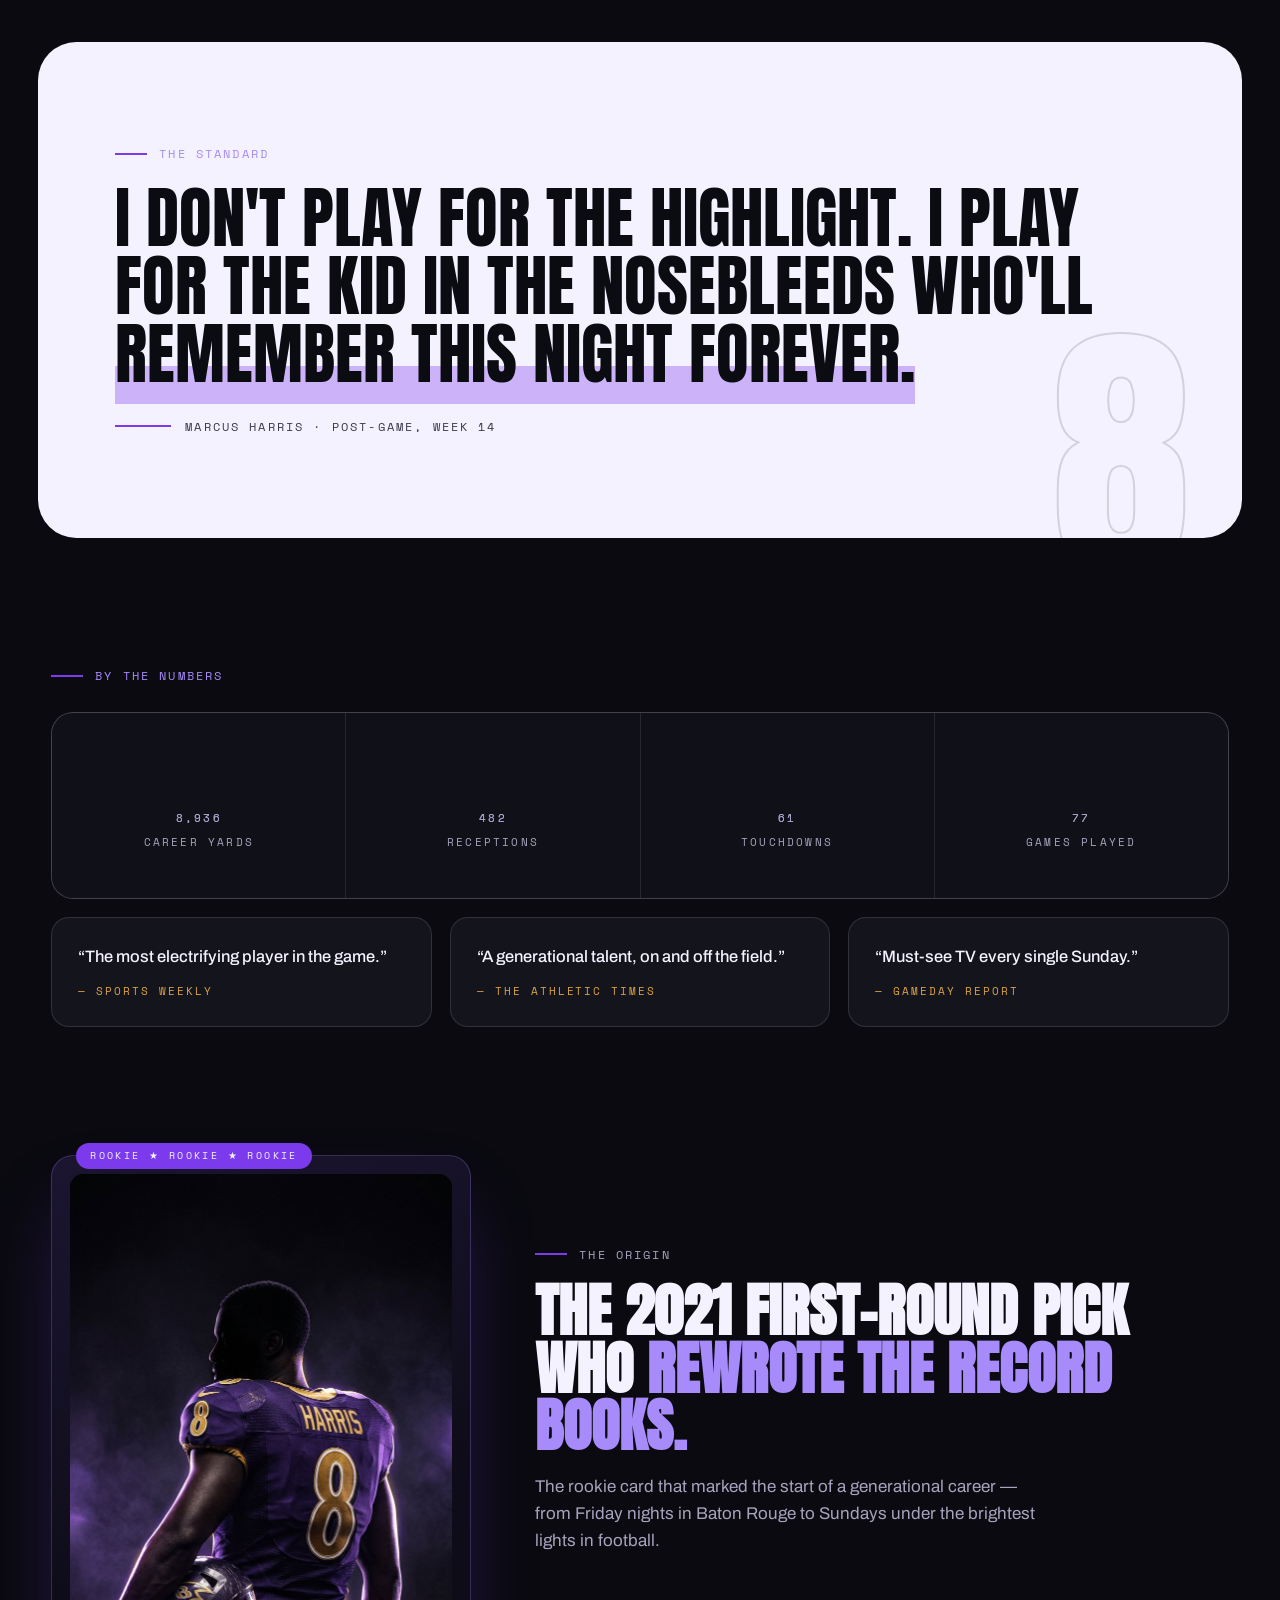
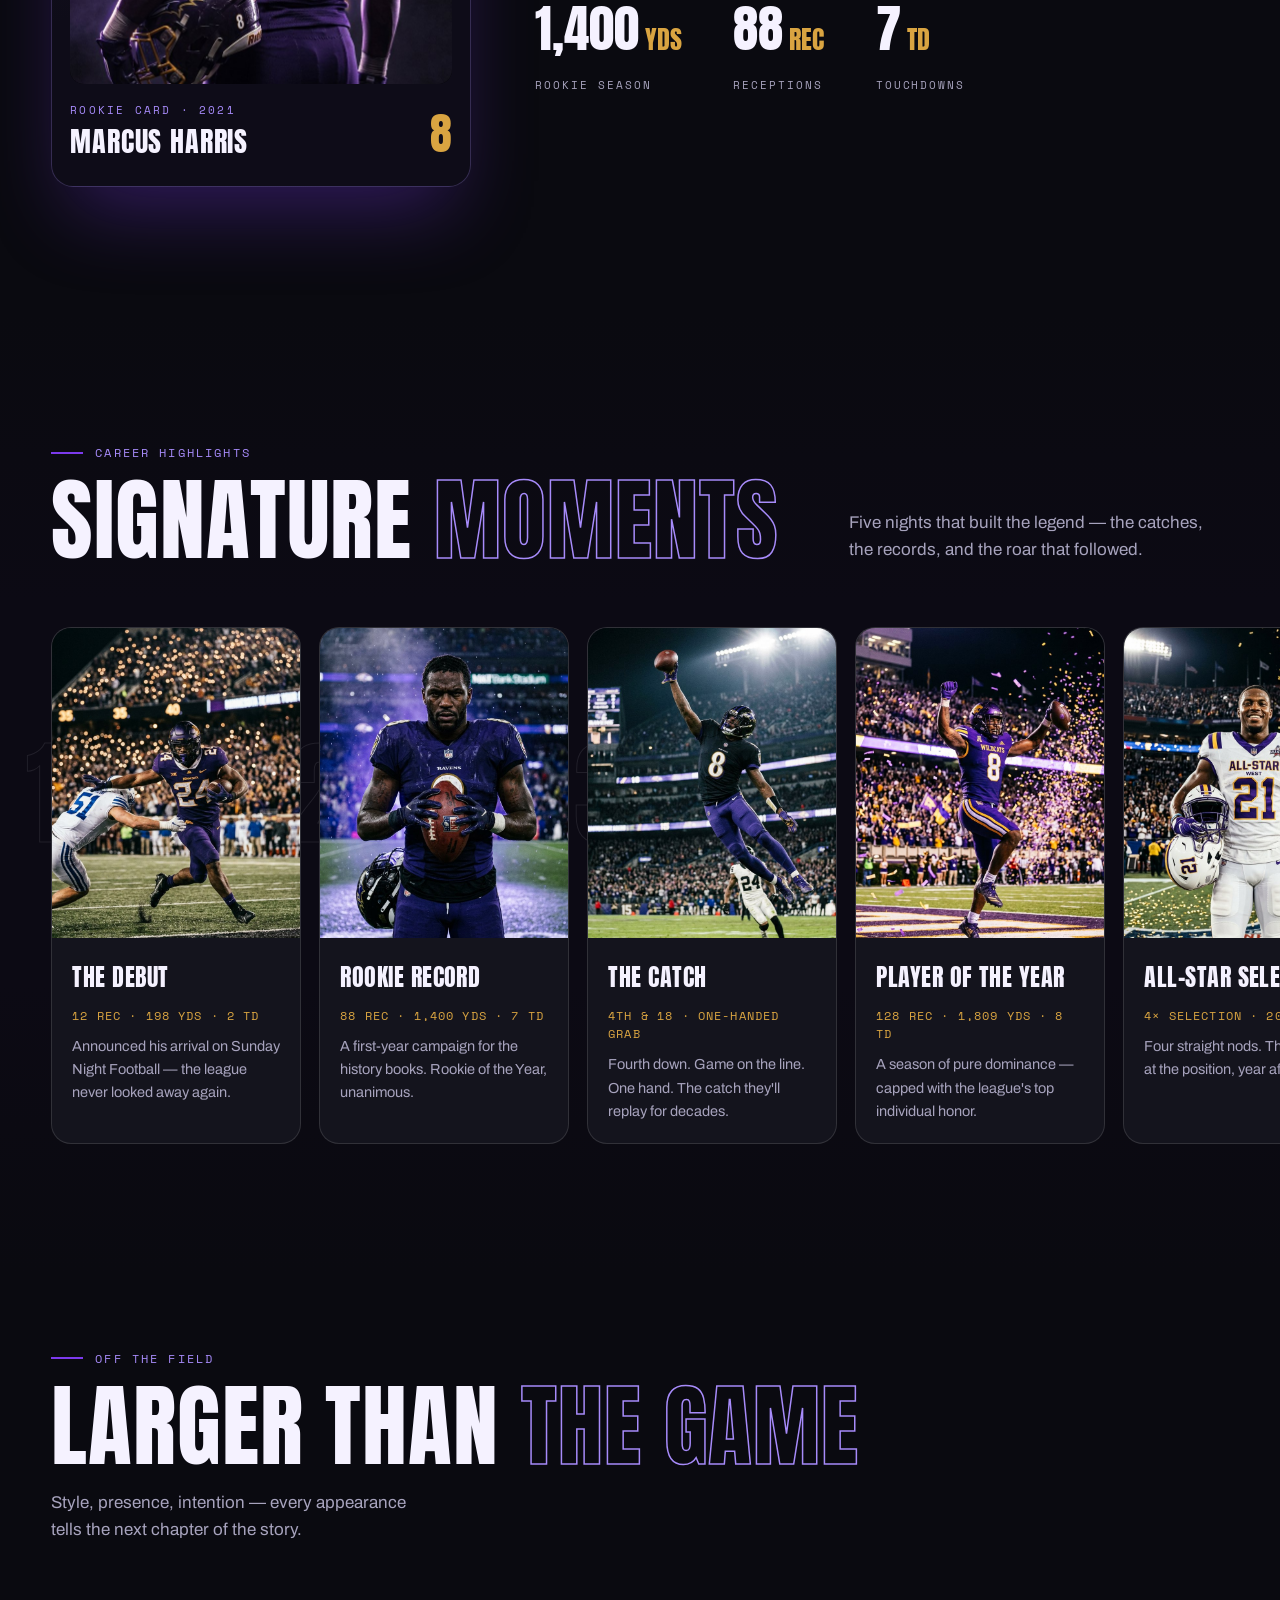
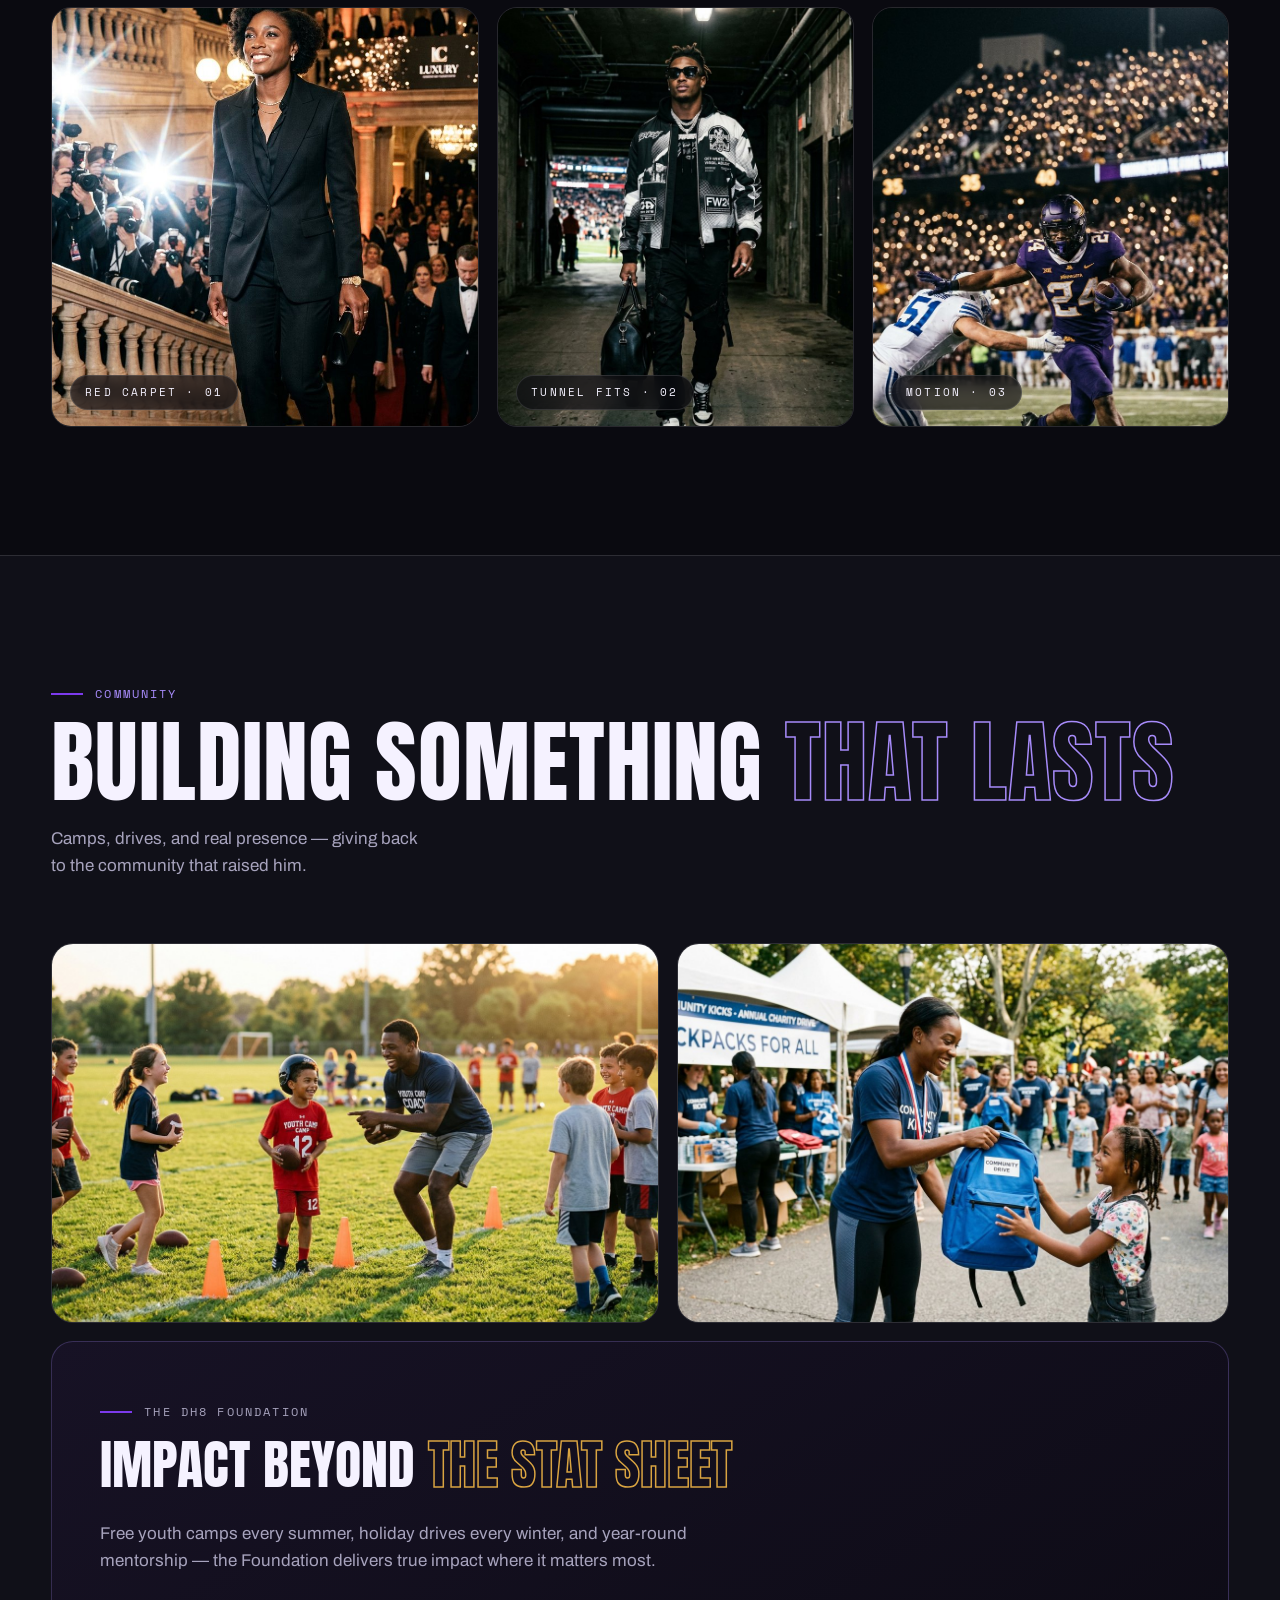
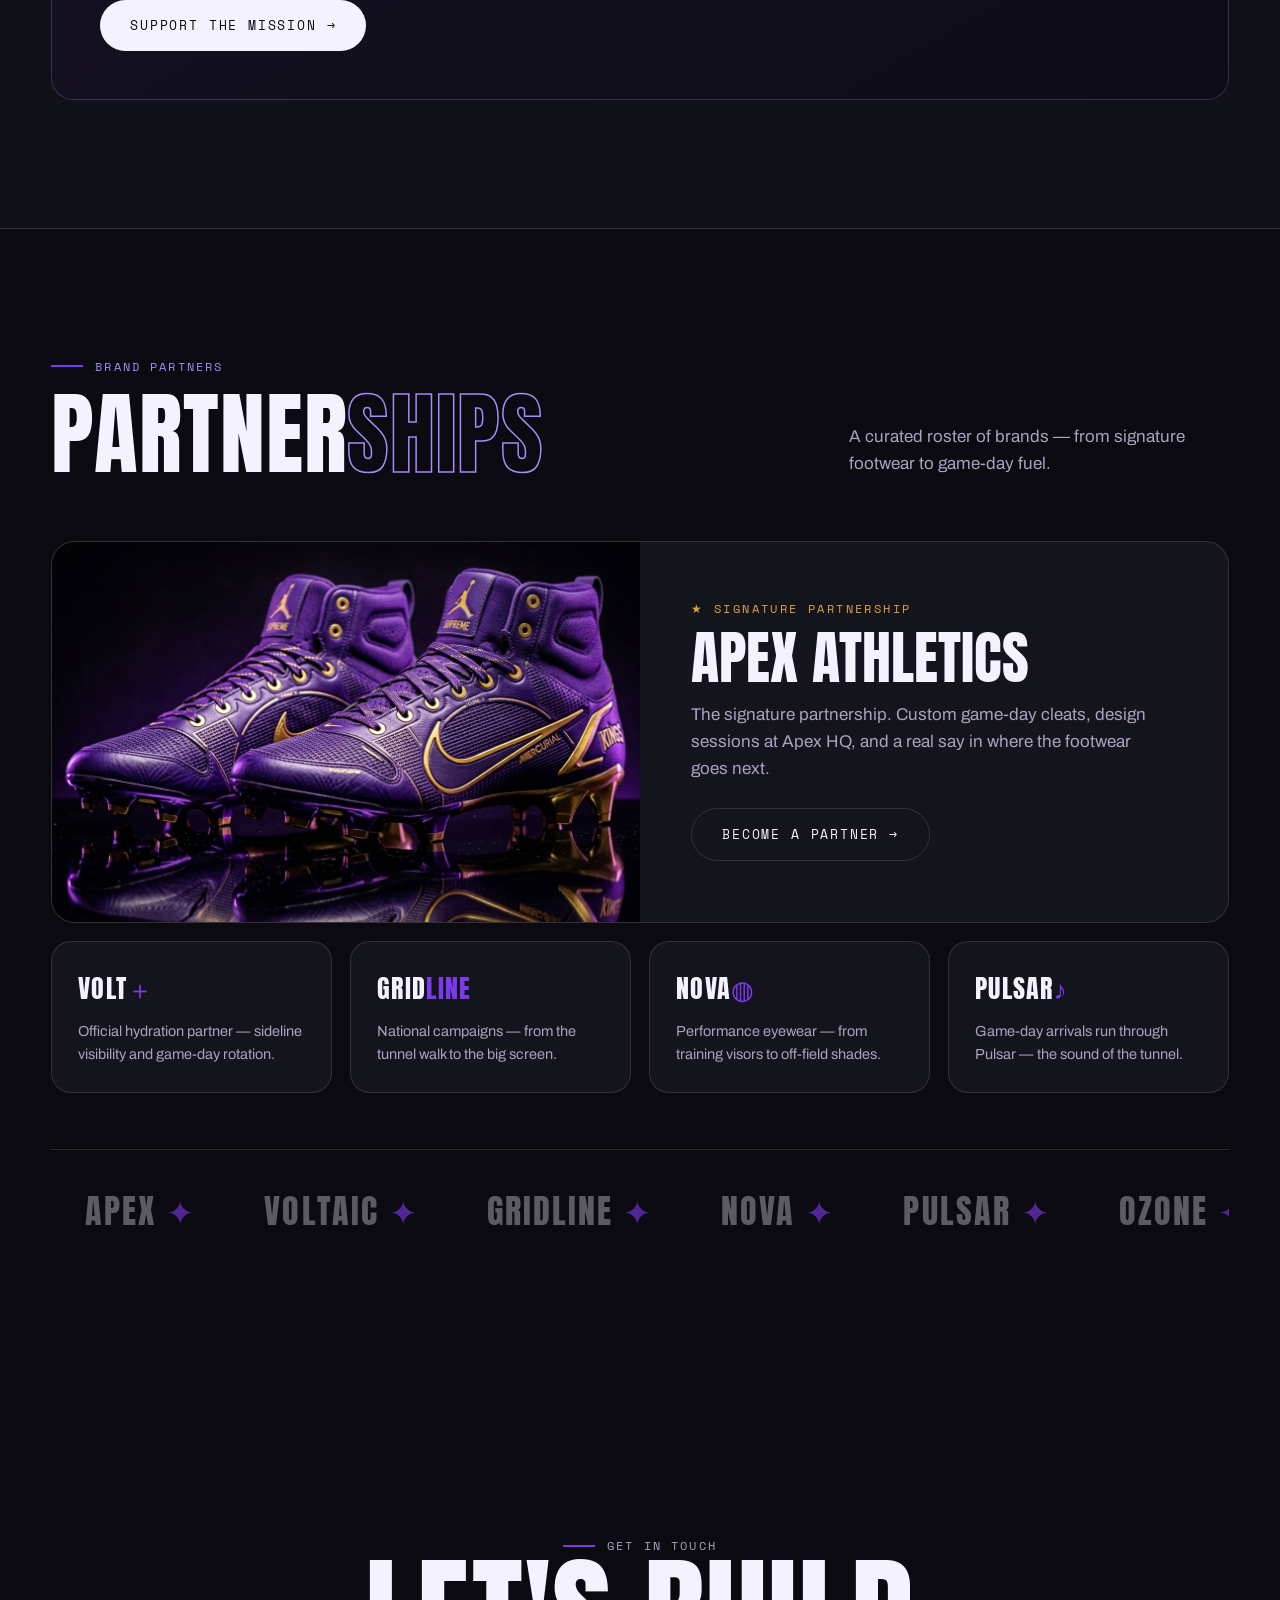
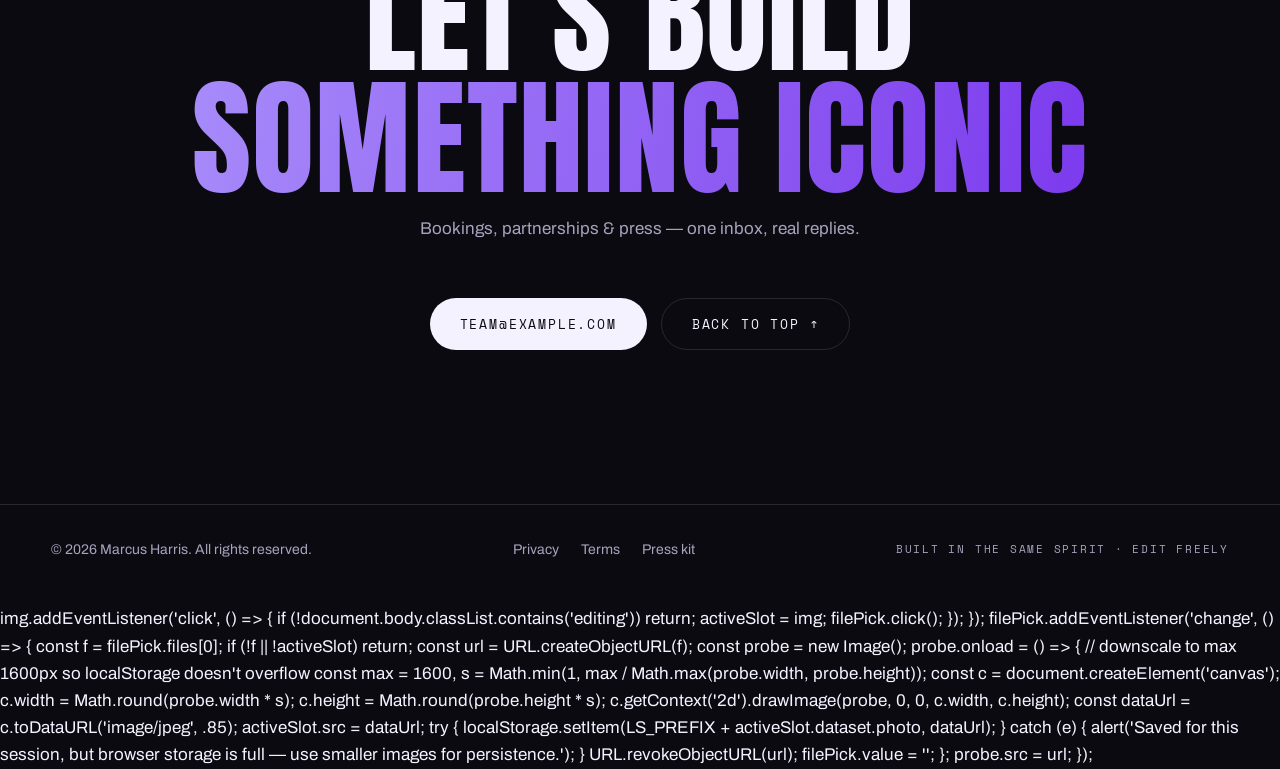
==== commit d6628b0e: "Fix home nav: link Foundation/Partners to full pages Co-authored-by: arena-agent <297053741+arena-ag" ====
--- a/jjettas-style-site/index.html
+++ b/jjettas-style-site/index.html
@@ -42,8 +42,8 @@
     <a class="logo" href="#top" data-bind="logo">MH<b>°8</b></a>
     <nav class="nav-links">
       <a href="#moments">Moments</a>
-      <a href="#foundation">Foundation</a>
-      <a href="#partners">Partners</a>
+      <a href="foundation.html">Foundation</a>
+      <a href="partnerships.html">Partners</a>
       <a href="#contact">Contact</a>
     </nav>
     <a class="nav-cta" href="#contact" data-bind="navCta">Work with me</a>
